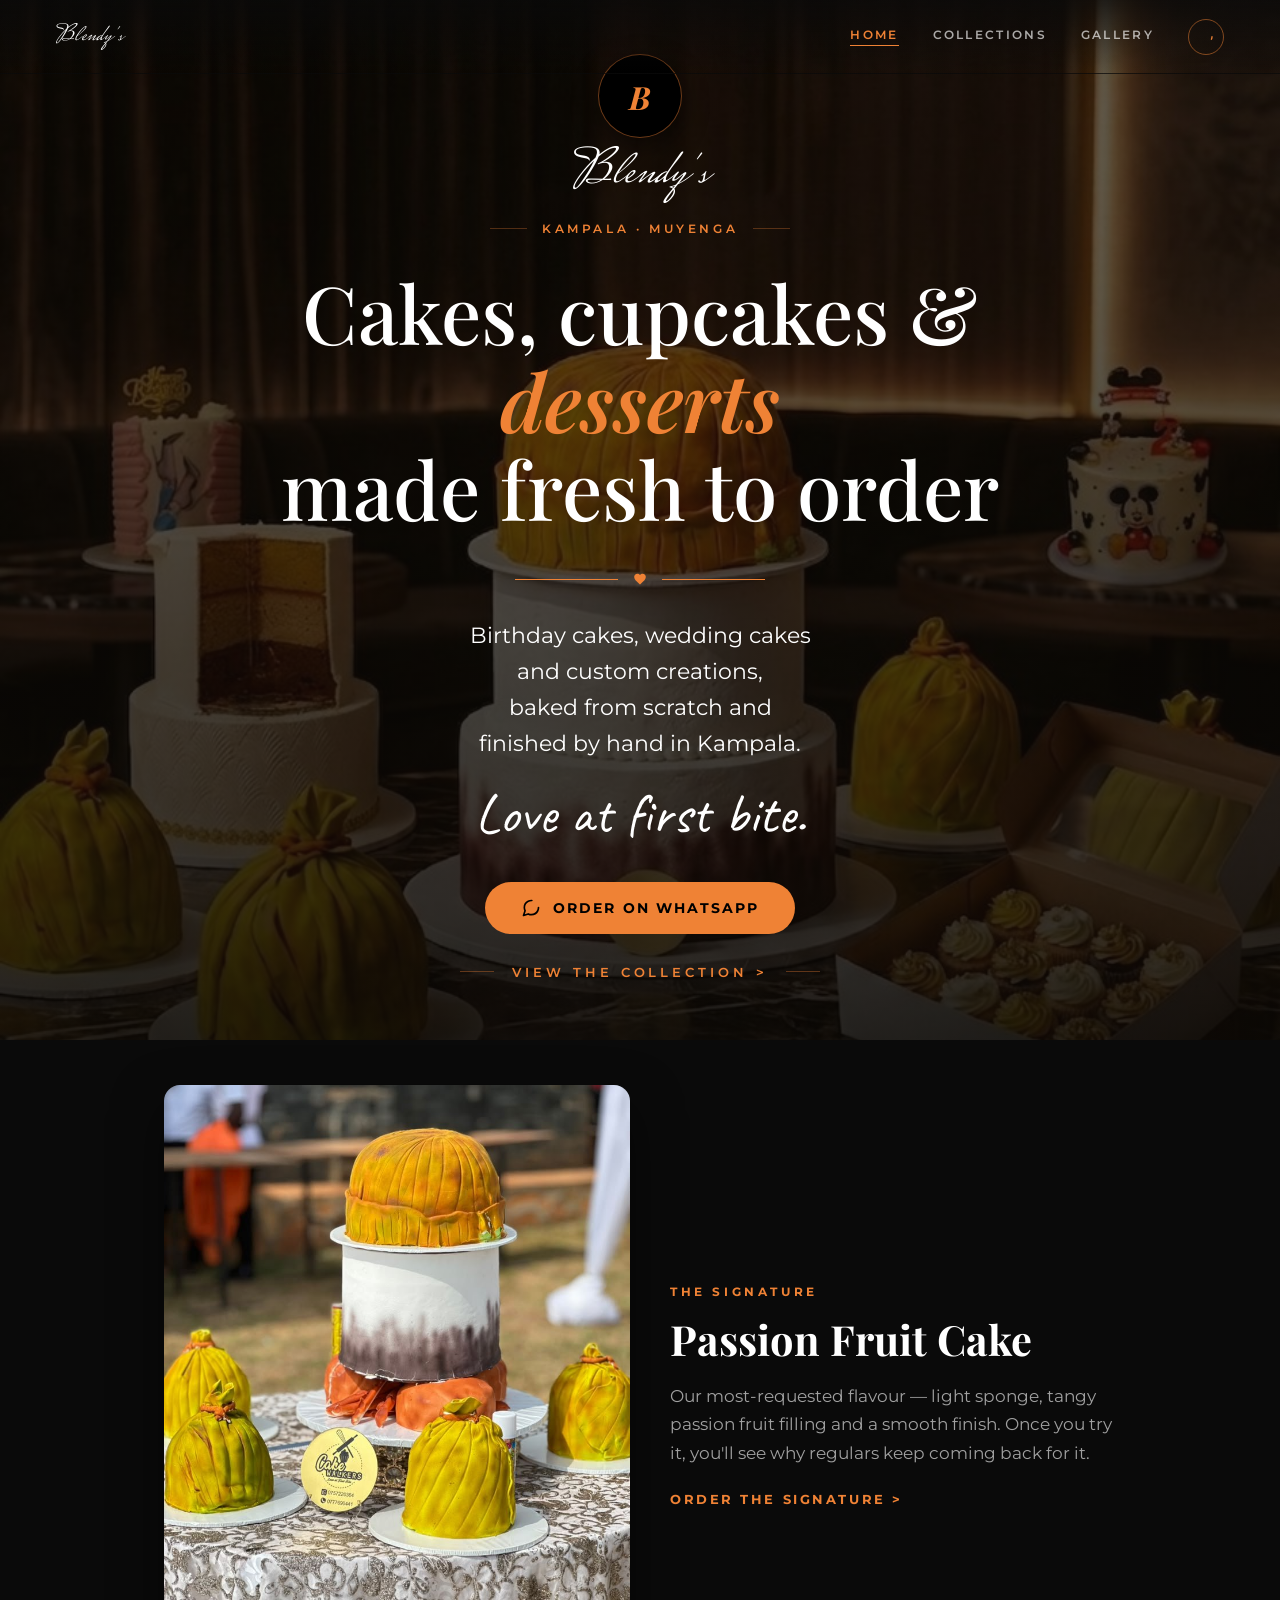
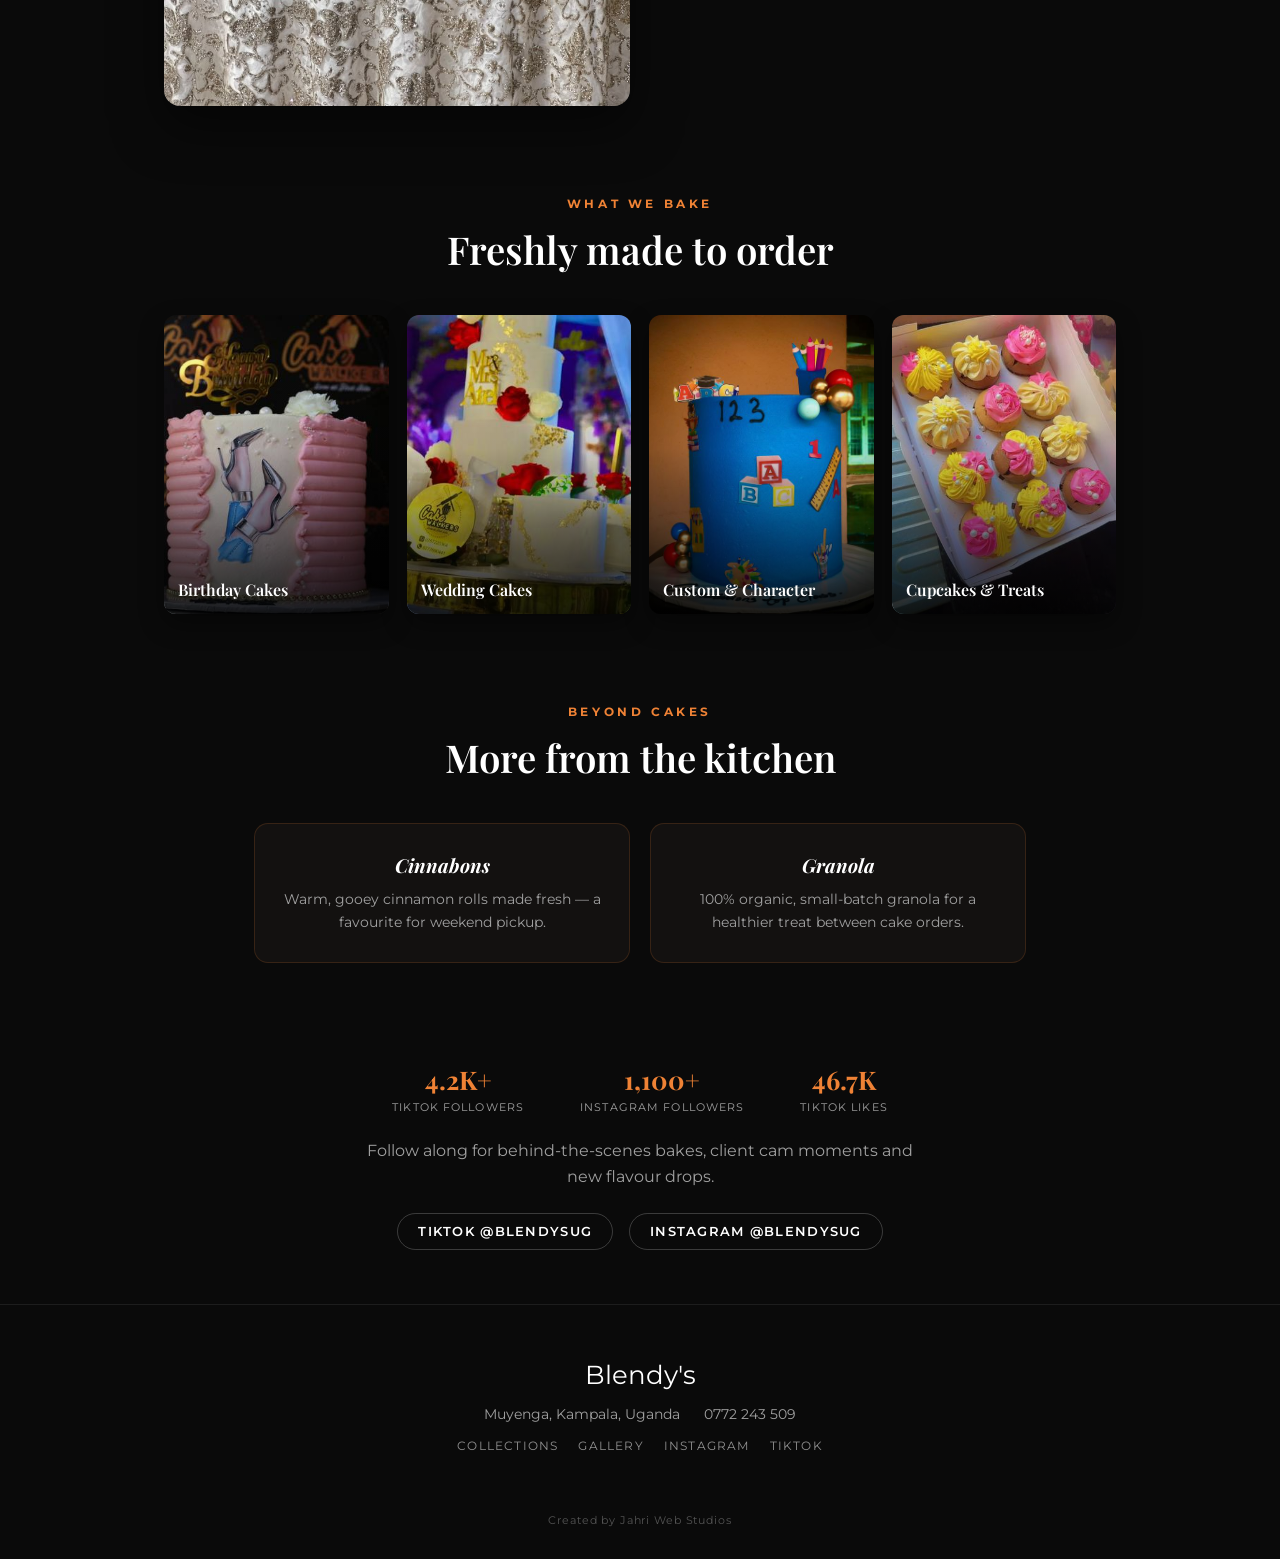
==== index.html @ ab569cb9 "Push initial draft files" ====
<!DOCTYPE html>
<html lang="en">
<head>
    <meta charset="UTF-8">
    <meta name="viewport" content="width=device-width, initial-scale=1.0">

    <!-- Social preview meta tags -->
    <meta name="description" content="Blendy's — custom cakes &amp; desserts in Kampala, Muyenga. Birthday cakes, wedding cakes, cupcakes and our signature Passion Fruit Cake, freshly made to order.">

    <!-- Open Graph / Facebook / WhatsApp -->
    <meta property="og:type" content="website">
    <meta property="og:title" content="Blendy's — Custom Cakes &amp; Desserts in Kampala">
    <meta property="og:description" content="Your go-to for cakes in Kampala. Birthday, wedding &amp; custom cakes, cupcakes and our signature Passion Fruit Cake — freshly made to order in Muyenga.">
    <!-- TODO: update og:url and og:image once the site is deployed -->
    <meta property="og:url" content="https://blendysug.github.io/">
    <meta property="og:image" content="https://blendysug.github.io/assets/og-image.png">
    <meta property="og:image:width" content="1200">
    <meta property="og:image:height" content="630">

    <!-- Twitter card -->
    <meta name="twitter:card" content="summary_large_image">
    <meta name="twitter:title" content="Blendy's — Custom Cakes &amp; Desserts in Kampala">
    <meta name="twitter:description" content="Your go-to for cakes in Kampala. Birthday, wedding &amp; custom cakes, cupcakes and our signature Passion Fruit Cake.">
    <meta name="twitter:image" content="https://blendysug.github.io/assets/og-image.png">

    <link rel="icon" href="data:image/svg+xml,%3Csvg xmlns='http://www.w3.org/2000/svg' viewBox='0 0 100 100'%3E%3Ccircle cx='50' cy='50' r='48' fill='%230a0a0a' stroke='%23EF8235' stroke-width='2'/%3E%3Ctext x='50' y='66' font-family='Georgia, serif' font-style='italic' font-weight='700' font-size='46' text-anchor='middle' fill='%23EF8235'%3EB%3C/text%3E%3C/svg%3E">
    <title>Blendy's | Custom Cakes &amp; Desserts, Kampala</title>
    <link rel="stylesheet" href="style.css">
    <!-- Google Fonts: Playfair Display / Montserrat for the site, Caveat for scripted accents,
         Mrs Saint Delafield for the hand-lettered "Blendy's" logotype -->
    <link rel="preconnect" href="https://fonts.googleapis.com">
    <link rel="preconnect" href="https://fonts.gstatic.com" crossorigin>
    <link href="https://fonts.googleapis.com/css2?family=Caveat:wght@400;500;600;700&family=Mrs+Saint+Delafield&family=Montserrat:wght@300;400;500;600;700;800&family=Playfair+Display:ital,wght@0,400;0,500;0,600;0,700;1,400;1,500;1,600&display=swap" rel="stylesheet">
</head>
<body>

    <!-- Site Navigation -->
    <nav class="site-nav" id="siteNav">
        <a href="index.html" class="nav-brand">            <span class="nav-wordmark">Blendy's</span>
        </a>
        <div class="nav-links">
            <a href="index.html" class="nav-link is-current"><span class="full">Home</span></a>
            <a href="collections.html" class="nav-link"><span class="full">Collections</span></a>
            <a href="gallery.html" class="nav-link"><span class="full">Gallery</span></a>
            <a href="https://wa.me/message/24DMSW3JZMJVN1" class="nav-wa" target="_blank" rel="noopener noreferrer" aria-label="Order on WhatsApp">
                <svg viewBox="0 0 24 24" fill="none" stroke="currentColor" stroke-width="2" stroke-linecap="round" stroke-linejoin="round"><path d="M21 11.5a8.38 8.38 0 0 1-.9 3.8 8.5 8.5 0 0 1-7.[...]"/>
            </a>
        </div>
    </nav>

    <!-- Hero Section -->
    <section class="hero-section">
        <div class="hero-content">

            <!-- Brand Badge -->
            <div class="brand-badge" aria-hidden="true">
                <span class="brand-badge-mark">B</span>
            </div>
            <p class="brand-script">Blendy's</p>

            <!-- Location with Horizontal Lines -->
            <div class="location-wrapper">
                <span class="location-tag">KAMPALA &middot; MUYENGA</span>
            </div>
            
            <h1 class="main-title">
                Cakes, cupcakes &amp;<br>
                <span class="highlight">desserts</span><br>
                made fresh to order
            </h1>

            <!-- Heart Divider -->
            <div class="heart-divider">
                <svg viewBox="0 0 24 24" fill="#EF8235" xmlns="http://www.w3.org/2000/svg">
                    <path d="M12 21.35l-1.45-1.32C5.4 15.36 2 12.28 2 8.5 2 5.42 4.42 3 7.5 3c1.74 0 3.41.81 4.5 2.09C13.09 3.81 14.76 3 16.5 3 19.58 3 22 5.42 22 8.5c0 3.78-3.4 6.86-8.55 11.54L12[...]"/>
                </svg>
            </div>
            
            <div class="description-wrapper">
                <p class="description-main">
                    Birthday cakes, wedding cakes<br>
                    and custom creations,<br>
                    baked from scratch and<br>
                    <span class="highlight-text">finished by hand in Kampala.</span>
                </p>
                <p class="description-script">
                    Love at first bite.
                </p>
            </div>
            
            <!-- WhatsApp Button with Icon -->
            <a href="https://wa.me/message/24DMSW3JZMJVN1" class="whatsapp-btn" target="_blank" rel="noopener noreferrer">
                <svg class="wa-icon" viewBox="0 0 24 24" fill="none" stroke="currentColor" stroke-width="2" stroke-linecap="round" stroke-linejoin="round" xmlns="http://www.w3.org/2000/svg">
                    <path d="M21 11.5a8.38 8.38 0 0 1-.9 3.8 8.5 8.5 0 0 1-7.6 4.7 8.38 8.38 0 0 1-3.8-.9L3 21l1.9-5.7a8.38 8.38 0 0 1-.9-3.8 8.5 8.5 0 0 1 4.7-7.6 8.38 8.38 0 0 1 3.8-.9h.5a8.48 8[...]"/>
                </svg>
                ORDER ON WHATSAPP
            </a>
            
            <!-- Footer Link -->
            <div class="footer-link-wrapper">
                <a href="collections.html" class="view-collection">VIEW THE COLLECTION <span class="arrow">&gt;</span></a>

            </div>
        </div>
    </section>

    <!-- Signature Cake Spotlight -->
    <section class="signature-section">
        <div class="signature-media">
            <img src="images/gallery/custom-04.jpg" alt="Blendy's signature Passion Fruit Cake" loading="lazy">
        </div>
        <div class="signature-copy">
            <span class="eyebrow">THE SIGNATURE</span>
            <h2>Passion Fruit Cake</h2>
            <p>Our most-requested flavour — light sponge, tangy passion fruit filling and a smooth finish. Once you try it, you'll see why regulars keep coming back for it.</p>
            <a href="https://wa.me/message/24DMSW3JZMJVN1?text=Hi!%20I%27d%20like%20to%20order%20the%20Passion%20Fruit%20Cake." class="text-link" target="_blank" rel="noopener noreferrer">ORDER THE SIGNATURE <span class="arrow">&gt;</span></a>
        </div>
    </section>

    <!-- What We Bake -->
    <section class="offerings-section">
        <div class="section-heading">
            <span class="eyebrow">WHAT WE BAKE</span>
            <h2>Freshly made to order</h2>
        </div>
        <div class="offerings-grid">
            <a href="collections.html#birthday" class="offering-card">
                <img src="images/thumbs/birthday-01.jpg" alt="Birthday cakes" loading="lazy">
                <span>Birthday Cakes</span>
            </a>
            <a href="collections.html#wedding" class="offering-card">
                <img src="images/thumbs/wedding-01.jpg" alt="Wedding cakes" loading="lazy">
                <span>Wedding Cakes</span>
            </a>
            <a href="collections.html#custom" class="offering-card">
                <img src="images/thumbs/characters-01.jpg" alt="Custom and character cakes" loading="lazy">
                <span>Custom &amp; Character</span>
            </a>
            <a href="collections.html#treats" class="offering-card">
                <img src="images/thumbs/treats-01.jpg" alt="Cupcakes and treats" loading="lazy">
                <span>Cupcakes &amp; Treats</span>
            </a>
        </div>
    </section>

    <!-- Beyond Cakes -->
    <section class="beyond-section">
        <div class="section-heading">
            <span class="eyebrow">BEYOND CAKES</span>
            <h2>More from the kitchen</h2>
        </div>
        <div class="beyond-grid">
            <div class="beyond-card">
                <h3>Cinnabons</h3>
                <p>Warm, gooey cinnamon rolls made fresh &mdash; a favourite for weekend pickup.</p>
            </div>
            <div class="beyond-card">
                <h3>Granola</h3>
                <p>100% organic, small-batch granola for a healthier treat between cake orders.</p>
            </div>
        </div>
    </section>

    <!-- Social Proof -->
    <section class="social-section">
        <div class="social-stats">
            <div class="social-stat"><span class="num">4.2K+</span><span class="label">TikTok Followers</span></div>
            <div class="social-stat"><span class="num">1,100+</span><span class="label">Instagram Followers</span></div>
            <div class="social-stat"><span class="num">46.7K</span><span class="label">TikTok Likes</span></div>
        </div>
        <p class="social-copy">Follow along for behind-the-scenes bakes, client cam moments and new flavour drops.</p>
        <div class="social-links">
            <a href="https://www.tiktok.com/@blendysug" target="_blank" rel="noopener noreferrer" class="social-link">TikTok @blendysug</a>
            <a href="https://www.instagram.com/blendysug" target="_blank" rel="noopener noreferrer" class="social-link">Instagram @blendysug</a>
        </div>
    </section>

    <!-- Footer -->
    <footer class="site-footer">
        <div class="footer-brand">            <span class="nav-wordmark">Blendy's</span>
        </div>
        <div class="footer-details">
            <a href="https://maps.google.com/?q=Muyenga,+Kampala,+Uganda" target="_blank" rel="noopener noreferrer">Muyenga, Kampala, Uganda</a>
            <a href="tel:+256772243509">0772 243 509</a>
        </div>
        <div class="footer-links">
            <a href="collections.html">Collections</a>
            <a href="gallery.html">Gallery</a>
            <a href="https://www.instagram.com/blendysug" target="_blank" rel="noopener noreferrer">Instagram</a>
            <a href="https://www.tiktok.com/@blendysug" target="_blank" rel="noopener noreferrer">TikTok</a>
        </div>
    </footer>

    <script>
        const nav = document.getElementById('siteNav');
        window.addEventListener('scroll', () => {
            nav.classList.toggle('is-scrolled', window.scrollY > 40);
        }, { passive: true });
    </script>

    <!-- Jahri Web Studios credit tag (subtle, non-intrusive) -->
    <div class="jahri-credit" aria-hidden="true">Created by Jahri Web Studios</div>

</body>
</html>
---- style.css ----
/* =========================================
   1. GLOBAL VARIABLES & RESET
   ========================================= */
:root {
    --bg-dark: #0a0a0a;
    --text-light: #ffffff;
    --text-muted: #a0a0a0;
    --accent: #EF8235;
    --accent-hover: #D96B1F;
    --card-gradient: linear-gradient(180deg, rgba(10,10,10,0) 0%, rgba(10,10,10,0.85) 50%, rgba(10,10,10,1) 100%);
    --cream: #f4ead9;
    --panel: #131110;
}

* {
    box-sizing: border-box;
    margin: 0;
    padding: 0;
}

html, body {
    min-height: 100vh;
    background-color: var(--bg-dark);
    color: var(--text-light);
    font-family: 'Montserrat', sans-serif;
    -webkit-font-smoothing: antialiased;
    -moz-osx-font-smoothing: grayscale;
    overflow-x: hidden;
}

h1, h2, h3 {
    font-family: 'Playfair Display', serif;
}


/* =========================================
   2. HOMEPAGE / HERO SECTION STYLES
   ========================================= */
.hero-section {
    min-height: 100vh;
    display: flex;
    flex-direction: column;
    align-items: center;
    justify-content: center;
    padding: 6vh 5vw;
    position: relative;
    text-align: center;
    background: linear-gradient(to bottom, rgba(15, 10, 5, 0.6) 0%, rgba(10, 8, 5, 0.85) 100%),
                url('images/site/hero-desktop-bg.jpg') center/cover no-repeat;
}

.hero-content {
    width: 100%;
    max-width: 800px;
    margin: 0 auto;
    position: relative;
    z-index: 2;
    display: flex;
    flex-direction: column;
    align-items: center;
}

.brand-icon {
    width: 70px;
    height: 70px;
    margin-bottom: 1.5rem;
    border-radius: 50%;
    border: 1px solid rgba(239, 130, 53, 0.4);
    display: flex;
    align-items: center;
    justify-content: center;
    font-size: 1.9rem;
}

.brand-icon svg {
    width: 100%;
    height: 100%;
    display: block;
}

.brand-badge {
    width: 84px;
    height: 84px;
    border-radius: 50%;
    background: #000;
    border: 1px solid rgba(239, 130, 53, 0.45);
    display: flex;
    align-items: center;
    justify-content: center;
    margin-bottom: 0.75rem;
    box-shadow: 0 8px 24px rgba(0, 0, 0, 0.5);
}

.brand-badge-mark {
    font-family: 'Playfair Display', serif;
    font-style: italic;
    font-weight: 700;
    font-size: 2rem;
    color: var(--accent);
}

.brand-monogram {
    font-family: 'Playfair Display', serif;
    font-style: italic;
    font-weight: 700;
    color: var(--accent);
}

.brand-script {
    font-family: 'Mrs Saint Delafield', cursive;
    font-size: clamp(2.4rem, 6vw, 3.2rem);
    color: var(--text-light);
    margin-bottom: 1.25rem;
    line-height: 1;
}

.location-wrapper {
    display: flex;
    align-items: center;
    justify-content: center;
    width: 100%;
    max-width: 300px;
    margin-bottom: 2rem;
}

.location-wrapper::before,
.location-wrapper::after {
    content: '';
    flex: 1;
    height: 1px;
    background-color: rgba(239, 130, 53, 0.3);
}

.location-tag {
    font-size: 0.75rem;
    letter-spacing: 0.3em;
    color: var(--accent);
    text-transform: uppercase;
    font-weight: 600;
    padding: 0 15px;
}

.main-title {
    font-family: 'Playfair Display', serif;
    font-size: clamp(2.5rem, 8vw, 5rem);
    line-height: 1.1;
    font-weight: 500;
    margin-bottom: 1.5rem;
}

.main-title .highlight {
    font-style: italic;
    color: var(--accent);
    font-weight: 600;
}

.heart-divider {
    display: flex;
    align-items: center;
    justify-content: center;
    width: 100%;
    max-width: 250px;
    margin: 1rem 0 2rem 0;
}

.heart-divider::before,
.heart-divider::after {
    content: '';
    flex: 1;
    height: 1px;
    background-color: var(--accent);
}

.heart-divider svg {
    width: 14px;
    height: 14px;
    margin: 0 15px;
}

.description-wrapper {
    max-width: 600px;
    margin: 0 auto 2.5rem auto;
}

.description-main {
    font-size: clamp(1.1rem, 3vw, 1.4rem);
    line-height: 1.6;
    color: var(--text-light);
    margin-bottom: 1.5rem;
}

.description-script {
    font-family: 'Caveat', cursive;
    font-size: clamp(2.5rem, 5vw, 3.5rem);
    line-height: 1;
    color: var(--text-light);
}

.whatsapp-btn {
    display: inline-flex;
    align-items: center;
    justify-content: center;
    background-color: var(--accent);
    color: #000000;
    text-decoration: none;
    padding: 16px 36px;
    border-radius: 50px;
    font-size: 0.9rem;
    font-weight: 700;
    letter-spacing: 0.15em;
    transition: background-color 0.3s ease, transform 0.2s ease;
}

.whatsapp-btn:hover {
    background-color: var(--accent-hover);
    transform: translateY(-2px);
}

.whatsapp-btn .wa-icon {
    width: 20px;
    height: 20px;
    margin-right: 12px;
}

.footer-link-wrapper {
    display: flex;
    align-items: center;
    justify-content: center;
    width: 100%;
    max-width: 360px;
    margin-top: 1.5rem;
}

.footer-link-wrapper::before,
.footer-link-wrapper::after {
    content: '';
    flex: 1;
    height: 1px;
    background-color: rgba(239, 130, 53, 0.35);
}

.view-collection {
    color: var(--accent);
    text-decoration: none;
    font-size: 0.82rem;
    letter-spacing: 0.3em;
    text-transform: uppercase;
    font-weight: 600;
    padding: 6px 18px;
    transition: all 0.3s ease;
}

.view-collection:hover {
    color: var(--text-light);
}


/* =========================================
   3. COLLECTIONS PAGE LAYOUT
   ========================================= */
.collections-body {
    background-color: var(--bg-dark);
    color: var(--text-light);
    position: relative;
    min-height: 100vh;
}

.top-fade-bg {
    position: absolute;
    top: 0;
    left: 0;
    width: 100%;
    height: 60vh;
    background: linear-gradient(to bottom, rgba(10, 10, 10, 0.1) 0%, rgba(10, 10, 10, 1) 100%), 
                url('images/site/collections-banner.jpg') center/cover no-repeat;
    z-index: 0;
}

.collections-wrapper {
    max-width: 900px;
    margin: 0 auto;
    padding: 100px 20px 80px;
    display: flex;
    flex-direction: column;
    align-items: center;
    position: relative;
    z-index: 1;
}

.collections-header {
    text-align: center;
    margin-bottom: 40px;
}

.collections-header .logo-icon {
    width: 70px;
    height: 70px;
    margin: 0 auto 15px auto;
}

.collections-header .location-tag {
    font-size: 0.8rem;
    letter-spacing: 0.3em;
    color: var(--accent);
    text-transform: uppercase;
    font-weight: 600;
    display: flex;
    align-items: center;
    justify-content: center;
    gap: 15px;
}

.collections-intro {
    text-align: center;
    margin-bottom: 50px;
    width: 100%;
}

.collections-intro h1 {
    font-family: 'Cinzel', serif;
    font-size: clamp(2.2rem, 6vw, 3.5rem);
    font-weight: 800;
    margin: 0 0 20px 0;
    letter-spacing: 2px;
    line-height: 1.1;
    text-shadow: 2px 2px 10px rgba(0,0,0,0.5);
}

.collections-intro .divider-heart {
    display: flex;
    align-items: center;
    justify-content: center;
    gap: 20px;
    margin: 15px 0;
}

.collections-intro .divider-heart .line {
    height: 1px;
    width: 60px;
    background-color: var(--accent);
    opacity: 0.6;
}

.collections-intro .divider-heart .heart svg {
    width: 16px;
    height: 16px;
}

.collections-intro p {
    font-family: 'Playfair Display', serif;
    font-size: clamp(1.1rem, 3vw, 1.4rem);
    font-weight: 600;
    color: var(--accent);
    line-height: 1.5;
    margin: 0;
}


/* =========================================
   4. SWIPEABLE CARDS & CAROUSEL GRID
   ========================================= */
.collections-grid {
    display: grid;
    grid-template-columns: repeat(2, 1fr);
    gap: 30px;
    width: 100%;
    margin-bottom: 60px;
}

.collection-card {
    position: relative;
    border-radius: 12px;
    overflow: hidden;
    height: 420px;
    display: flex;
    flex-direction: column;
    justify-content: flex-end;
    text-align: center;
    background-color: var(--bg-dark);
    box-shadow: 0 10px 30px rgba(0,0,0,0.5);
}

.card-carousel {
    position: absolute;
    top: 0;
    left: 0;
    width: 100%;
    height: 100%;
    display: flex;
    overflow-x: auto;
    scroll-snap-type: x mandatory;
    scrollbar-width: none;
    -ms-overflow-style: none;
    z-index: 1;
}

.card-carousel::-webkit-scrollbar {
    display: none;
}

.carousel-img {
    width: 100%;
    height: 100%;
    object-fit: cover;
    object-position: center top; /* Pushes the image upwards to display the cake better */
    flex: 0 0 100%;
    scroll-snap-align: start;
}

.card-overlay {
    position: absolute;
    bottom: 0;
    left: 0;
    width: 100%;
    height: 80%;
    background: var(--card-gradient);
    z-index: 2;
    pointer-events: none;
}

.card-content {
    position: relative;
    z-index: 3;
    padding: 30px 20px;
    display: flex;
    flex-direction: column;
    align-items: center;
    pointer-events: none;
}

.card-content .card-wa-btn {
    pointer-events: auto;
}

.swipe-indicator {
    font-size: 0.65rem;
    font-weight: 700;
    letter-spacing: 0.25em;
    color: rgba(239, 130, 53, 0.8);
    text-transform: uppercase;
    margin-bottom: 12px;
    display: flex;
    align-items: center;
    gap: 8px;
}

.card-content h2 {
    font-family: 'Cinzel', serif;
    font-size: clamp(1.3rem, 4vw, 1.7rem);
    font-weight: 700;
    margin: 0 0 8px 0;
    line-height: 1.2;
    letter-spacing: 1px;
}

.card-content p {
    font-family: 'Playfair Display', serif;
    font-size: 1.05rem;
    font-weight: 600;
    margin: 0 0 20px 0;
    color: #e0e0e0;
}

.card-content p em {
    color: var(--accent);
    font-style: italic;
    font-weight: 700;
}

.card-wa-btn {
    display: inline-flex;
    align-items: center;
    justify-content: center;
    background-color: transparent;
    color: var(--accent);
    border: 1px solid var(--accent);
    text-decoration: none;
    padding: 10px 22px;
    border-radius: 50px;
    font-size: 0.75rem;
    font-weight: 700;
    letter-spacing: 0.15em;
    transition: all 0.3s ease;
}

.card-wa-btn:hover {
    background-color: var(--accent);
    color: #000000;
    transform: translateY(-2px);
}

.card-wa-btn svg {
    width: 16px;
    height: 16px;
    margin-right: 8px;
}


/* =========================================
   5. FOOTER STYLES
   ========================================= */
.collections-footer {
    display: flex;
    flex-direction: column;
    align-items: center;
    width: 100%;
    gap: 25px;
}

.collections-footer .whatsapp-btn {
    width: 100%;
    max-width: 350px;
}

.back-link {
    font-size: 0.8rem;
    font-weight: 700;
    letter-spacing: 0.25em;
    color: rgba(255, 255, 255, 0.6);
    text-decoration: none;
    text-transform: uppercase;
    transition: color 0.3s ease;
}

.back-link:hover {
    color: var(--accent);
}


/* =========================================
   6. RESPONSIVE BREAKPOINTS
   ========================================= */
@media (max-width: 650px) {
    .collections-grid {
        grid-template-columns: 1fr;
        gap: 25px;
    }
    
    .collection-card {
        height: 390px;
    }
    
    .hero-section {
        padding: 4vh 4vw;
        background: linear-gradient(to bottom, rgba(15, 10, 5, 0.6) 0%, rgba(10, 8, 5, 0.85) 100%),
                    url('images/site/hero-mobile-bg.jpg') center/cover no-repeat;
    }
}


/* =========================================
   7. SITE NAVIGATION (shared: collections + gallery)
   ========================================= */
.site-nav {
    position: fixed;
    top: 0;
    left: 0;
    width: 100%;
    z-index: 100;
    display: flex;
    align-items: center;
    justify-content: space-between;
    padding: 18px clamp(20px, 5vw, 56px);
    background: linear-gradient(to bottom, rgba(10,10,10,0.75) 0%, rgba(10,10,10,0) 100%);
    backdrop-filter: blur(0px);
    transition: background-color 0.4s ease, backdrop-filter 0.4s ease, padding 0.4s ease, border-color 0.4s ease;
    border-bottom: 1px solid transparent;
}

.site-nav.is-scrolled {
    background: rgba(10, 10, 10, 0.82);
    backdrop-filter: blur(14px);
    -webkit-backdrop-filter: blur(14px);
    padding-top: 12px;
    padding-bottom: 12px;
    border-bottom: 1px solid rgba(239, 130, 53, 0.15);
}

.site-nav .nav-brand {
    display: flex;
    align-items: center;
    gap: 10px;
    text-decoration: none;
    color: var(--text-light);
}

.site-nav .nav-brand svg {
    width: 26px;
    height: 26px;
    flex-shrink: 0;
}

.site-nav .nav-mark {
    font-size: 1.4rem;
    line-height: 1;
}

.site-nav .nav-wordmark {
    font-family: 'Mrs Saint Delafield', cursive;
    font-size: 1.5rem;
    font-weight: 400;
    letter-spacing: 0.02em;
    white-space: nowrap;
    color: var(--text-light);
}

.site-nav .nav-links {
    display: flex;
    align-items: center;
    gap: clamp(14px, 3vw, 34px);
}

.site-nav .nav-link {
    font-family: 'Montserrat', sans-serif;
    font-size: 0.72rem;
    font-weight: 600;
    letter-spacing: 0.2em;
    text-transform: uppercase;
    color: rgba(255,255,255,0.65);
    text-decoration: none;
    position: relative;
    padding-bottom: 4px;
    transition: color 0.3s ease;
}

.site-nav .nav-link::after {
    content: '';
    position: absolute;
    left: 0;
    bottom: 0;
    width: 0;
    height: 1px;
    background-color: var(--accent);
    transition: width 0.3s ease;
}

.site-nav .nav-link:hover {
    color: var(--text-light);
}

.site-nav .nav-link:hover::after {
    width: 100%;
}

.site-nav .nav-link.is-current {
    color: var(--accent);
}

.site-nav .nav-link.is-current::after {
    width: 100%;
}

.site-nav .nav-wa {
    display: inline-flex;
    align-items: center;
    justify-content: center;
    width: 36px;
    height: 36px;
    border-radius: 50%;
    border: 1px solid rgba(239, 130, 53, 0.5);
    color: var(--accent);
    flex-shrink: 0;
    transition: all 0.3s ease;
}

.site-nav .nav-wa:hover {
    background-color: var(--accent);
    color: #000;
}

.site-nav .nav-wa svg {
    width: 16px;
    height: 16px;
}

@media (max-width: 650px) {
    .site-nav .nav-link span.full {
        display: none;
    }
}


/* =========================================
   8. HOMEPAGE — EXTRA SECTIONS
   ========================================= */
.eyebrow {
    display: block;
    font-size: 0.75rem;
    letter-spacing: 0.3em;
    color: var(--accent);
    text-transform: uppercase;
    font-weight: 700;
    margin-bottom: 0.75rem;
}

.section-heading {
    text-align: center;
    max-width: 640px;
    margin: 0 auto 2.5rem auto;
    padding: 0 5vw;
}

.section-heading h2 {
    font-size: clamp(1.6rem, 4vw, 2.4rem);
    font-weight: 600;
}

.text-link {
    color: var(--accent);
    text-decoration: none;
    font-size: 0.8rem;
    letter-spacing: 0.2em;
    text-transform: uppercase;
    font-weight: 700;
    display: inline-block;
}

.text-link:hover {
    color: var(--text-light);
}

/* --- Signature spotlight --- */
.signature-section {
    display: flex;
    flex-wrap: wrap;
    align-items: stretch;
    max-width: 1080px;
    margin: 0 auto;
    padding: 5vh 5vw;
    gap: 40px;
}

.signature-media {
    flex: 1 1 340px;
    min-height: 320px;
    border-radius: 16px;
    overflow: hidden;
    box-shadow: 0 20px 50px rgba(0,0,0,0.5);
}

.signature-media img {
    width: 100%;
    height: 100%;
    min-height: 320px;
    object-fit: cover;
    display: block;
}

.signature-copy {
    flex: 1 1 320px;
    display: flex;
    flex-direction: column;
    justify-content: center;
}

.signature-copy h2 {
    font-family: 'Playfair Display', serif;
    font-size: clamp(1.8rem, 4vw, 2.6rem);
    margin-bottom: 1rem;
}

.signature-copy p {
    color: var(--text-muted);
    font-size: 1.05rem;
    line-height: 1.7;
    margin-bottom: 1.5rem;
    max-width: 460px;
}

/* --- What We Bake --- */
.offerings-section {
    padding: 5vh 5vw 6vh;
    max-width: 1080px;
    margin: 0 auto;
}

.offerings-grid {
    display: grid;
    grid-template-columns: repeat(4, 1fr);
    gap: 18px;
}

.offering-card {
    position: relative;
    display: block;
    border-radius: 12px;
    overflow: hidden;
    aspect-ratio: 3 / 4;
    text-decoration: none;
    box-shadow: 0 10px 24px rgba(0,0,0,0.4);
}

.offering-card img {
    width: 100%;
    height: 100%;
    object-fit: cover;
    display: block;
    transition: transform 0.4s ease;
}

.offering-card:hover img {
    transform: scale(1.06);
}

.offering-card::after {
    content: '';
    position: absolute;
    inset: 0;
    background: linear-gradient(to top, rgba(0,0,0,0.85) 0%, rgba(0,0,0,0.1) 55%, rgba(0,0,0,0) 100%);
}

.offering-card span {
    position: absolute;
    left: 14px;
    right: 14px;
    bottom: 14px;
    z-index: 2;
    color: var(--text-light);
    font-family: 'Playfair Display', serif;
    font-weight: 600;
    font-size: 1rem;
    line-height: 1.25;
}

/* --- Beyond Cakes --- */
.beyond-section {
    padding: 4vh 5vw 6vh;
    max-width: 900px;
    margin: 0 auto;
}

.beyond-grid {
    display: grid;
    grid-template-columns: repeat(2, 1fr);
    gap: 20px;
}

.beyond-card {
    background: var(--panel);
    border: 1px solid rgba(239, 130, 53, 0.16);
    border-radius: 14px;
    padding: 28px 24px;
    text-align: center;
}

.beyond-card h3 {
    font-family: 'Playfair Display', serif;
    font-size: 1.2rem;
    font-style: italic;
    margin-bottom: 0.6rem;
}

.beyond-card p {
    color: var(--text-muted);
    font-size: 0.9rem;
    line-height: 1.6;
}

/* --- Social proof --- */
.social-section {
    text-align: center;
    padding: 5vh 5vw 6vh;
    max-width: 700px;
    margin: 0 auto;
}

.social-stats {
    display: flex;
    justify-content: center;
    gap: clamp(20px, 6vw, 56px);
    margin-bottom: 1.5rem;
    flex-wrap: wrap;
}

.social-stat {
    display: flex;
    flex-direction: column;
    align-items: center;
}

.social-stat .num {
    font-family: 'Playfair Display', serif;
    font-size: 1.6rem;
    font-weight: 700;
    color: var(--accent);
}

.social-stat .label {
    font-size: 0.7rem;
    letter-spacing: 0.1em;
    text-transform: uppercase;
    color: var(--text-muted);
    margin-top: 4px;
}

.social-copy {
    color: var(--text-muted);
    font-size: 1rem;
    line-height: 1.6;
    margin-bottom: 1.5rem;
}

.social-links {
    display: flex;
    justify-content: center;
    gap: 16px;
    flex-wrap: wrap;
}

.social-link {
    color: var(--text-light);
    text-decoration: none;
    font-size: 0.8rem;
    letter-spacing: 0.1em;
    text-transform: uppercase;
    font-weight: 600;
    padding: 10px 20px;
    border: 1px solid rgba(255,255,255,0.2);
    border-radius: 50px;
    transition: all 0.3s ease;
}

.social-link:hover {
    border-color: var(--accent);
    color: var(--accent);
}

/* --- Site footer --- */
.site-footer {
    text-align: center;
    padding: 6vh 5vw 4vh;
    border-top: 1px solid rgba(255,255,255,0.08);
    display: flex;
    flex-direction: column;
    align-items: center;
    gap: 16px;
}

.footer-brand {
    display: flex;
    align-items: center;
    gap: 8px;
}

.footer-brand .nav-wordmark {
    font-size: 1.6rem;
}

.footer-details {
    display: flex;
    gap: 24px;
    flex-wrap: wrap;
    justify-content: center;
}

.footer-details a {
    color: var(--text-muted);
    text-decoration: none;
    font-size: 0.85rem;
}

.footer-details a:hover {
    color: var(--accent);
}

.footer-links {
    display: flex;
    gap: 20px;
    flex-wrap: wrap;
    justify-content: center;
}

.footer-links a {
    color: rgba(255,255,255,0.55);
    text-decoration: none;
    font-size: 0.75rem;
    letter-spacing: 0.1em;
    text-transform: uppercase;
}

.footer-links a:hover {
    color: var(--accent);
}

.jahri-credit {
    text-align: center;
    padding: 1.5rem 0 2rem;
    font-size: 0.68rem;
    letter-spacing: 0.08em;
    color: rgba(255,255,255,0.3);
}

@media (max-width: 700px) {
    .offerings-grid {
        grid-template-columns: repeat(2, 1fr);
    }

    .beyond-grid {
        grid-template-columns: 1fr;
    }

    .signature-section {
        text-align: center;
    }

    .signature-copy {
        align-items: center;
    }

    .signature-copy p {
        margin-left: auto;
        margin-right: auto;
    }
}
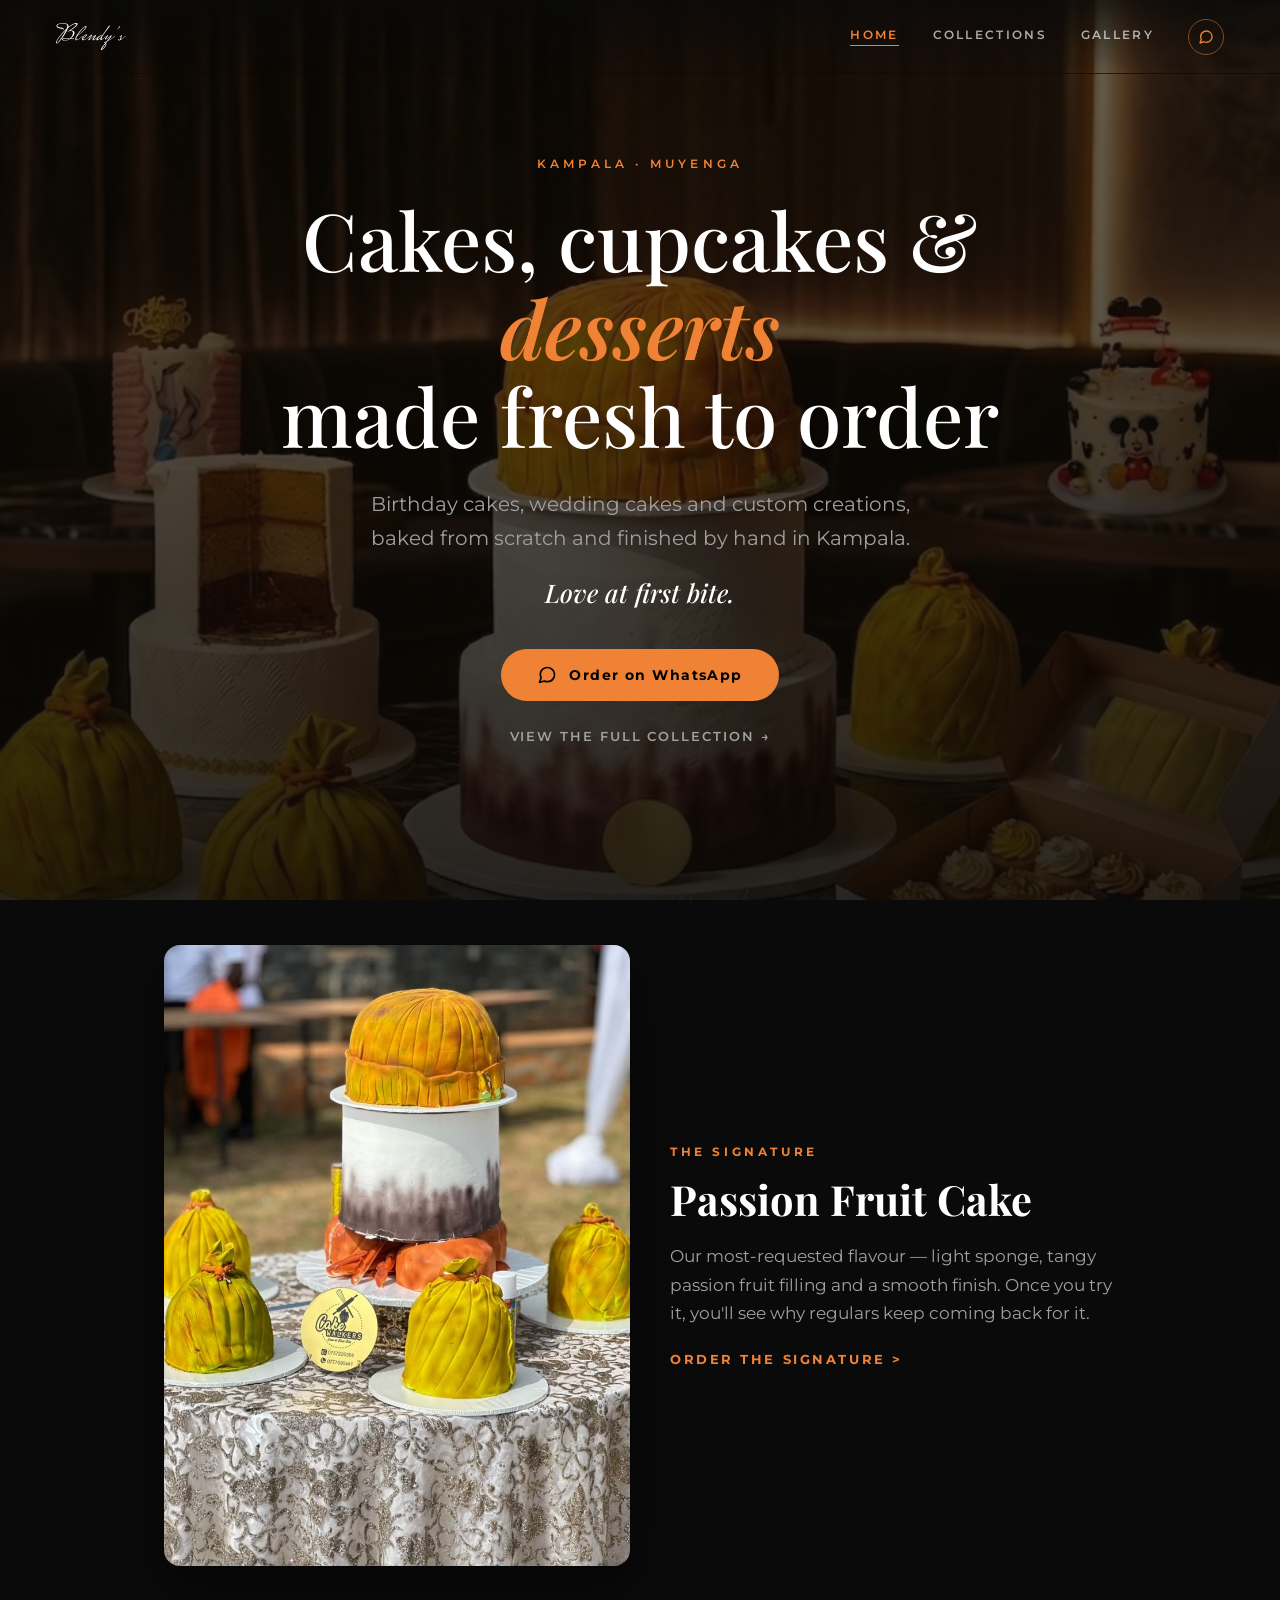
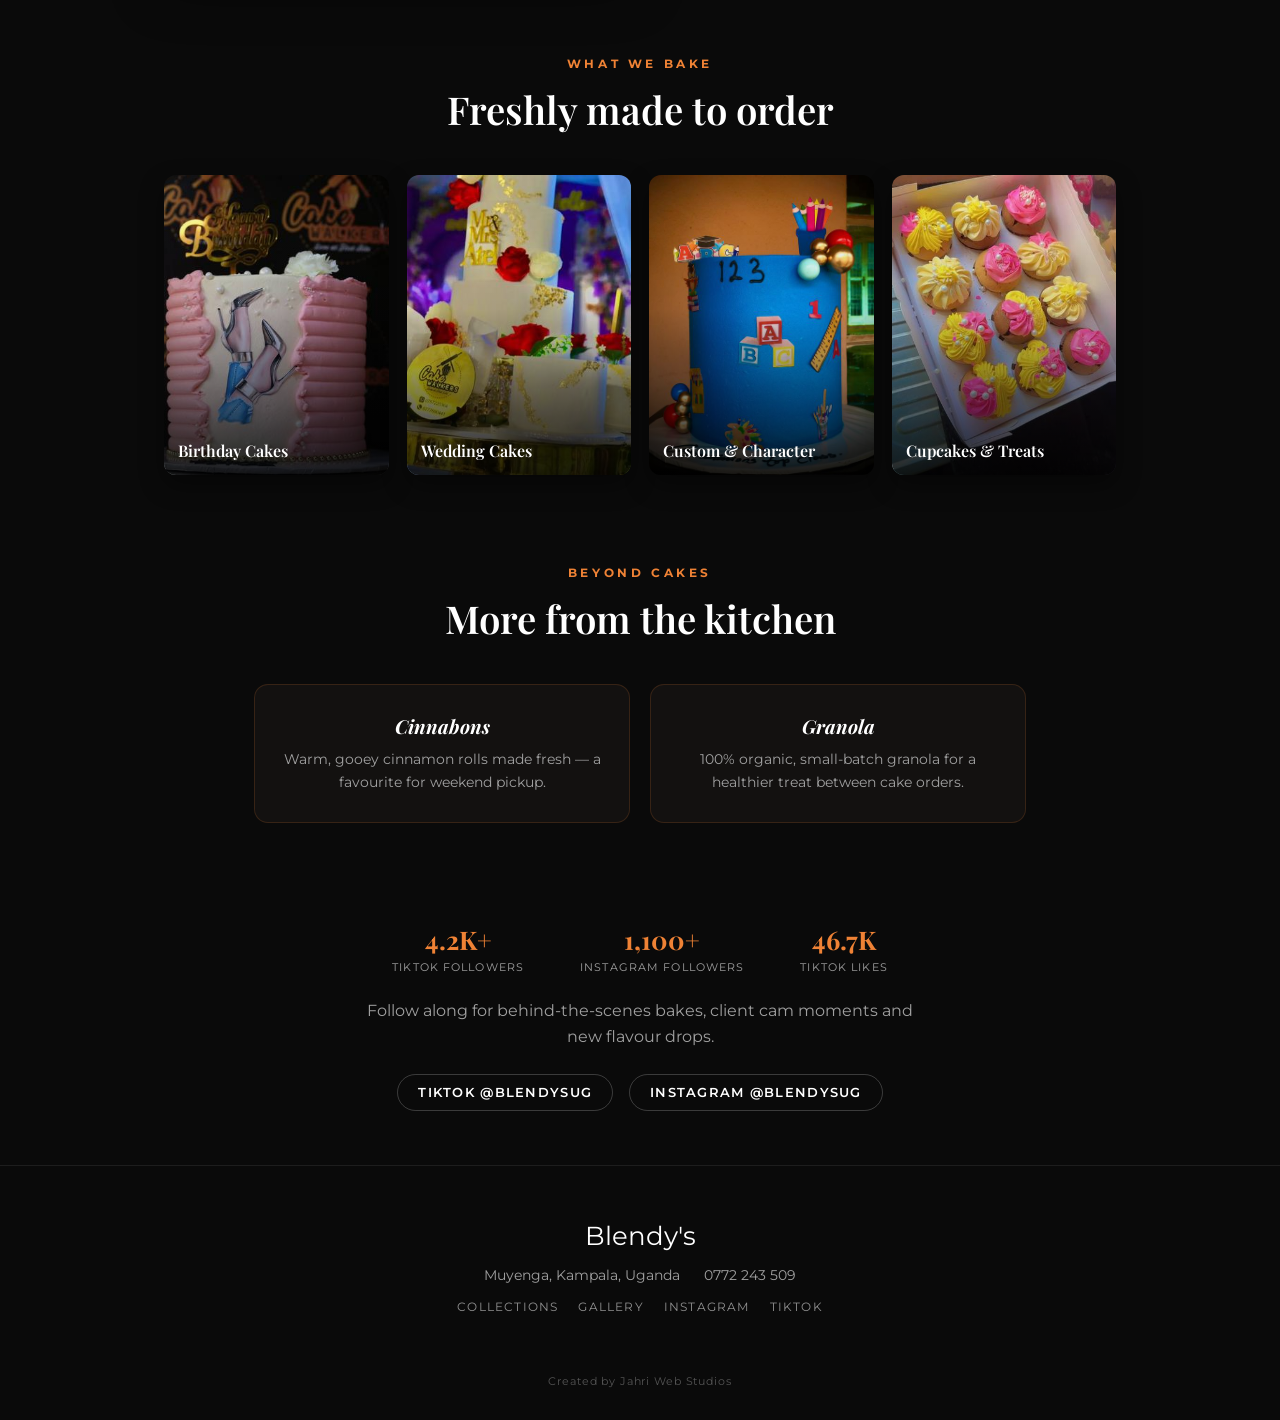
==== commit 1f12b0d3: "style change" ====
--- a/index.html
+++ b/index.html
@@ -26,11 +26,11 @@
     <link rel="icon" href="data:image/svg+xml,%3Csvg xmlns='http://www.w3.org/2000/svg' viewBox='0 0 100 100'%3E%3Ccircle cx='50' cy='50' r='48' fill='%230a0a0a' stroke='%23EF8235' stroke-width='2'/%3E%3Ctext x='50' y='66' font-family='Georgia, serif' font-style='italic' font-weight='700' font-size='46' text-anchor='middle' fill='%23EF8235'%3EB%3C/text%3E%3C/svg%3E">
     <title>Blendy's | Custom Cakes &amp; Desserts, Kampala</title>
     <link rel="stylesheet" href="style.css">
-    <!-- Google Fonts: Playfair Display / Montserrat for the site, Caveat for scripted accents,
-         Mrs Saint Delafield for the hand-lettered "Blendy's" logotype -->
+    <!-- Google Fonts: Playfair Display (headings/italic accents) + Montserrat (body/UI)
+         + Mrs Saint Delafield (used only for the "Blendy's" logotype) -->
     <link rel="preconnect" href="https://fonts.googleapis.com">
     <link rel="preconnect" href="https://fonts.gstatic.com" crossorigin>
-    <link href="https://fonts.googleapis.com/css2?family=Caveat:wght@400;500;600;700&family=Mrs+Saint+Delafield&family=Montserrat:wght@300;400;500;600;700;800&family=Playfair+Display:ital,wght@0,400;0,500;0,600;0,700;1,400;1,500;1,600&display=swap" rel="stylesheet">
+    <link href="https://fonts.googleapis.com/css2?family=Montserrat:wght@400;500;600;700;800&family=Mrs+Saint+Delafield&family=Playfair+Display:ital,wght@0,400;0,500;0,600;0,700;0,800;1,400;1,500;1,600;1,700;1,800&display=swap" rel="stylesheet">
 </head>
 <body>
 
@@ -43,7 +43,7 @@
             <a href="collections.html" class="nav-link"><span class="full">Collections</span></a>
             <a href="gallery.html" class="nav-link"><span class="full">Gallery</span></a>
             <a href="https://wa.me/message/24DMSW3JZMJVN1" class="nav-wa" target="_blank" rel="noopener noreferrer" aria-label="Order on WhatsApp">
-                <svg viewBox="0 0 24 24" fill="none" stroke="currentColor" stroke-width="2" stroke-linecap="round" stroke-linejoin="round"><path d="M21 11.5a8.38 8.38 0 0 1-.9 3.8 8.5 8.5 0 0 1-7.[...]"/>
+                <svg viewBox="0 0 24 24" fill="none" stroke="currentColor" stroke-width="2" stroke-linecap="round" stroke-linejoin="round"><path d="M21 11.5a8.38 8.38 0 0 1-.9 3.8 8.5 8.5 0 0 1-7.6 4.7 8.38 8.38 0 0 1-3.8-.9L3 21l1.9-5.7a8.38 8.38 0 0 1-.9-3.8 8.5 8.5 0 0 1 4.7-7.6 8.38 8.38 0 0 1 3.8-.9h.5a8.48 8.48 0 0 1 8 8v.5z"></path></svg>
             </a>
         </div>
     </nav>
@@ -52,55 +52,32 @@
     <section class="hero-section">
         <div class="hero-content">
 
-            <!-- Brand Badge -->
-            <div class="brand-badge" aria-hidden="true">
-                <span class="brand-badge-mark">B</span>
-            </div>
-            <p class="brand-script">Blendy's</p>
+            <span class="location-tag">Kampala &middot; Muyenga</span>
 
-            <!-- Location with Horizontal Lines -->
-            <div class="location-wrapper">
-                <span class="location-tag">KAMPALA &middot; MUYENGA</span>
-            </div>
-            
             <h1 class="main-title">
                 Cakes, cupcakes &amp;<br>
                 <span class="highlight">desserts</span><br>
                 made fresh to order
             </h1>
 
-            <!-- Heart Divider -->
-            <div class="heart-divider">
-                <svg viewBox="0 0 24 24" fill="#EF8235" xmlns="http://www.w3.org/2000/svg">
-                    <path d="M12 21.35l-1.45-1.32C5.4 15.36 2 12.28 2 8.5 2 5.42 4.42 3 7.5 3c1.74 0 3.41.81 4.5 2.09C13.09 3.81 14.76 3 16.5 3 19.58 3 22 5.42 22 8.5c0 3.78-3.4 6.86-8.55 11.54L12[...]"/>
-                </svg>
-            </div>
-            
             <div class="description-wrapper">
                 <p class="description-main">
-                    Birthday cakes, wedding cakes<br>
-                    and custom creations,<br>
-                    baked from scratch and<br>
-                    <span class="highlight-text">finished by hand in Kampala.</span>
+                    Birthday cakes, wedding cakes and custom creations,
+                    baked from scratch and <span class="highlight-text">finished by hand in Kampala.</span>
                 </p>
-                <p class="description-script">
-                    Love at first bite.
-                </p>
+                <p class="description-script">Love at first bite.</p>
             </div>
-            
+
             <!-- WhatsApp Button with Icon -->
             <a href="https://wa.me/message/24DMSW3JZMJVN1" class="whatsapp-btn" target="_blank" rel="noopener noreferrer">
                 <svg class="wa-icon" viewBox="0 0 24 24" fill="none" stroke="currentColor" stroke-width="2" stroke-linecap="round" stroke-linejoin="round" xmlns="http://www.w3.org/2000/svg">
-                    <path d="M21 11.5a8.38 8.38 0 0 1-.9 3.8 8.5 8.5 0 0 1-7.6 4.7 8.38 8.38 0 0 1-3.8-.9L3 21l1.9-5.7a8.38 8.38 0 0 1-.9-3.8 8.5 8.5 0 0 1 4.7-7.6 8.38 8.38 0 0 1 3.8-.9h.5a8.48 8[...]"/>
+                    <path d="M21 11.5a8.38 8.38 0 0 1-.9 3.8 8.5 8.5 0 0 1-7.6 4.7 8.38 8.38 0 0 1-3.8-.9L3 21l1.9-5.7a8.38 8.38 0 0 1-.9-3.8 8.5 8.5 0 0 1 4.7-7.6 8.38 8.38 0 0 1 3.8-.9h.5a8.48 8.48 0 0 1 8 8v.5z"></path>
                 </svg>
-                ORDER ON WHATSAPP
+                Order on WhatsApp
             </a>
-            
+
             <!-- Footer Link -->
-            <div class="footer-link-wrapper">
-                <a href="collections.html" class="view-collection">VIEW THE COLLECTION <span class="arrow">&gt;</span></a>
-
-            </div>
+            <a href="collections.html" class="view-collection">View the full collection <span class="arrow">&rarr;</span></a>
         </div>
     </section>
 
--- a/style.css
+++ b/style.css
@@ -114,30 +114,14 @@
     line-height: 1;
 }
 
-.location-wrapper {
-    display: flex;
-    align-items: center;
-    justify-content: center;
-    width: 100%;
-    max-width: 300px;
-    margin-bottom: 2rem;
-}
-
-.location-wrapper::before,
-.location-wrapper::after {
-    content: '';
-    flex: 1;
-    height: 1px;
-    background-color: rgba(239, 130, 53, 0.3);
-}
-
 .location-tag {
+    display: inline-block;
     font-size: 0.75rem;
-    letter-spacing: 0.3em;
+    letter-spacing: 0.35em;
     color: var(--accent);
     text-transform: uppercase;
     font-weight: 600;
-    padding: 0 15px;
+    margin-bottom: 1.5rem;
 }
 
 .main-title {
@@ -145,7 +129,7 @@
     font-size: clamp(2.5rem, 8vw, 5rem);
     line-height: 1.1;
     font-weight: 500;
-    margin-bottom: 1.5rem;
+    margin-bottom: 1.75rem;
 }
 
 .main-title .highlight {
@@ -154,45 +138,23 @@
     font-weight: 600;
 }
 
-.heart-divider {
-    display: flex;
-    align-items: center;
-    justify-content: center;
-    width: 100%;
-    max-width: 250px;
-    margin: 1rem 0 2rem 0;
-}
-
-.heart-divider::before,
-.heart-divider::after {
-    content: '';
-    flex: 1;
-    height: 1px;
-    background-color: var(--accent);
-}
-
-.heart-divider svg {
-    width: 14px;
-    height: 14px;
-    margin: 0 15px;
-}
-
 .description-wrapper {
-    max-width: 600px;
+    max-width: 560px;
     margin: 0 auto 2.5rem auto;
 }
 
 .description-main {
-    font-size: clamp(1.1rem, 3vw, 1.4rem);
-    line-height: 1.6;
-    color: var(--text-light);
-    margin-bottom: 1.5rem;
+    font-size: clamp(1.05rem, 2.6vw, 1.25rem);
+    line-height: 1.7;
+    color: var(--text-muted);
+    margin-bottom: 1.25rem;
 }
 
 .description-script {
-    font-family: 'Caveat', cursive;
-    font-size: clamp(2.5rem, 5vw, 3.5rem);
-    line-height: 1;
+    font-family: 'Playfair Display', serif;
+    font-style: italic;
+    font-weight: 500;
+    font-size: clamp(1.3rem, 3vw, 1.6rem);
     color: var(--text-light);
 }
 
@@ -207,7 +169,7 @@
     border-radius: 50px;
     font-size: 0.9rem;
     font-weight: 700;
-    letter-spacing: 0.15em;
+    letter-spacing: 0.1em;
     transition: background-color 0.3s ease, transform 0.2s ease;
 }
 
@@ -222,36 +184,31 @@
     margin-right: 12px;
 }
 
-.footer-link-wrapper {
-    display: flex;
-    align-items: center;
-    justify-content: center;
-    width: 100%;
-    max-width: 360px;
-    margin-top: 1.5rem;
-}
-
-.footer-link-wrapper::before,
-.footer-link-wrapper::after {
-    content: '';
-    flex: 1;
-    height: 1px;
-    background-color: rgba(239, 130, 53, 0.35);
-}
-
 .view-collection {
-    color: var(--accent);
-    text-decoration: none;
-    font-size: 0.82rem;
-    letter-spacing: 0.3em;
+    display: inline-block;
+    margin-top: 1.75rem;
+    color: var(--text-muted);
+    text-decoration: none;
+    font-size: 0.8rem;
+    letter-spacing: 0.15em;
     text-transform: uppercase;
     font-weight: 600;
-    padding: 6px 18px;
+    border-bottom: 1px solid transparent;
     transition: all 0.3s ease;
 }
 
+.view-collection .arrow {
+    display: inline-block;
+    transition: transform 0.3s ease;
+}
+
 .view-collection:hover {
-    color: var(--text-light);
+    color: var(--accent);
+    border-bottom-color: var(--accent);
+}
+
+.view-collection:hover .arrow {
+    transform: translateX(4px);
 }
 
 
@@ -317,7 +274,7 @@
 }
 
 .collections-intro h1 {
-    font-family: 'Cinzel', serif;
+    font-family: 'Playfair Display', serif;
     font-size: clamp(2.2rem, 6vw, 3.5rem);
     font-weight: 800;
     margin: 0 0 20px 0;
@@ -445,7 +402,7 @@
 }
 
 .card-content h2 {
-    font-family: 'Cinzel', serif;
+    font-family: 'Playfair Display', serif;
     font-size: clamp(1.3rem, 4vw, 1.7rem);
     font-weight: 700;
     margin: 0 0 8px 0;
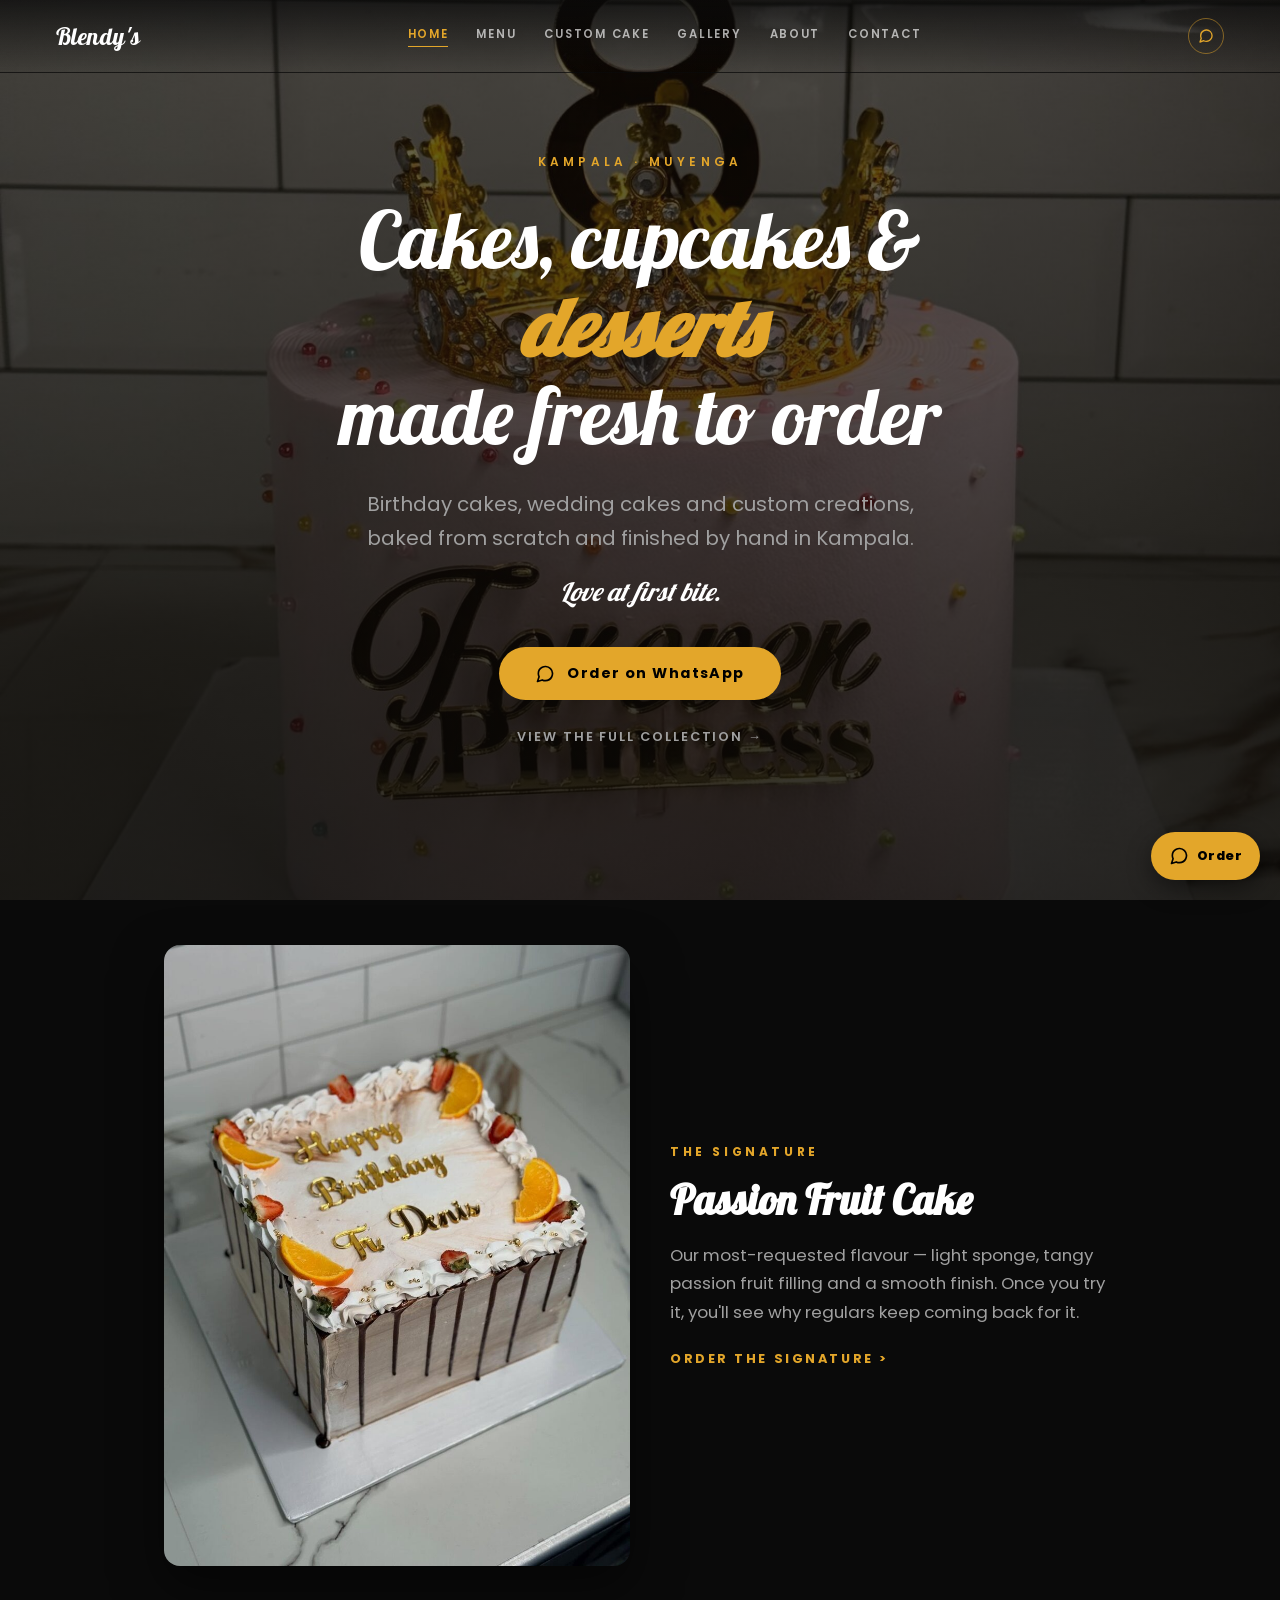
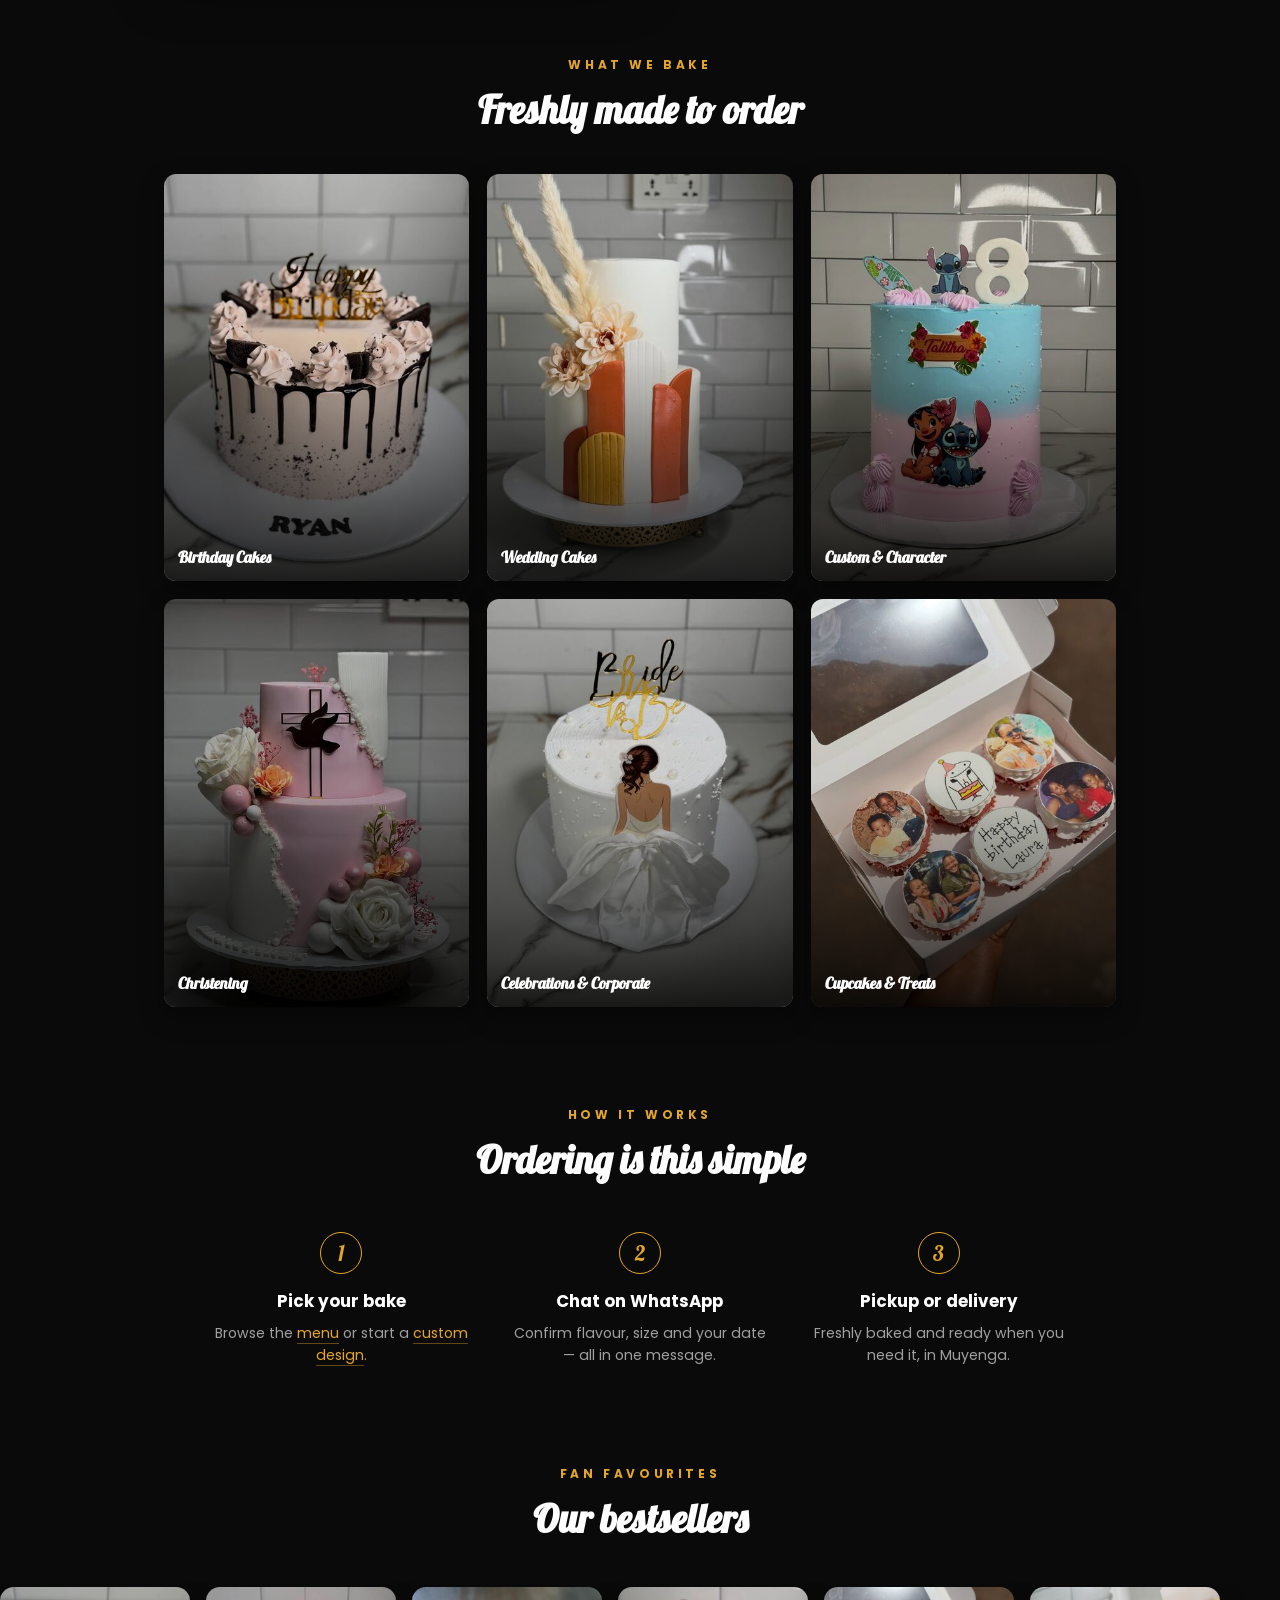
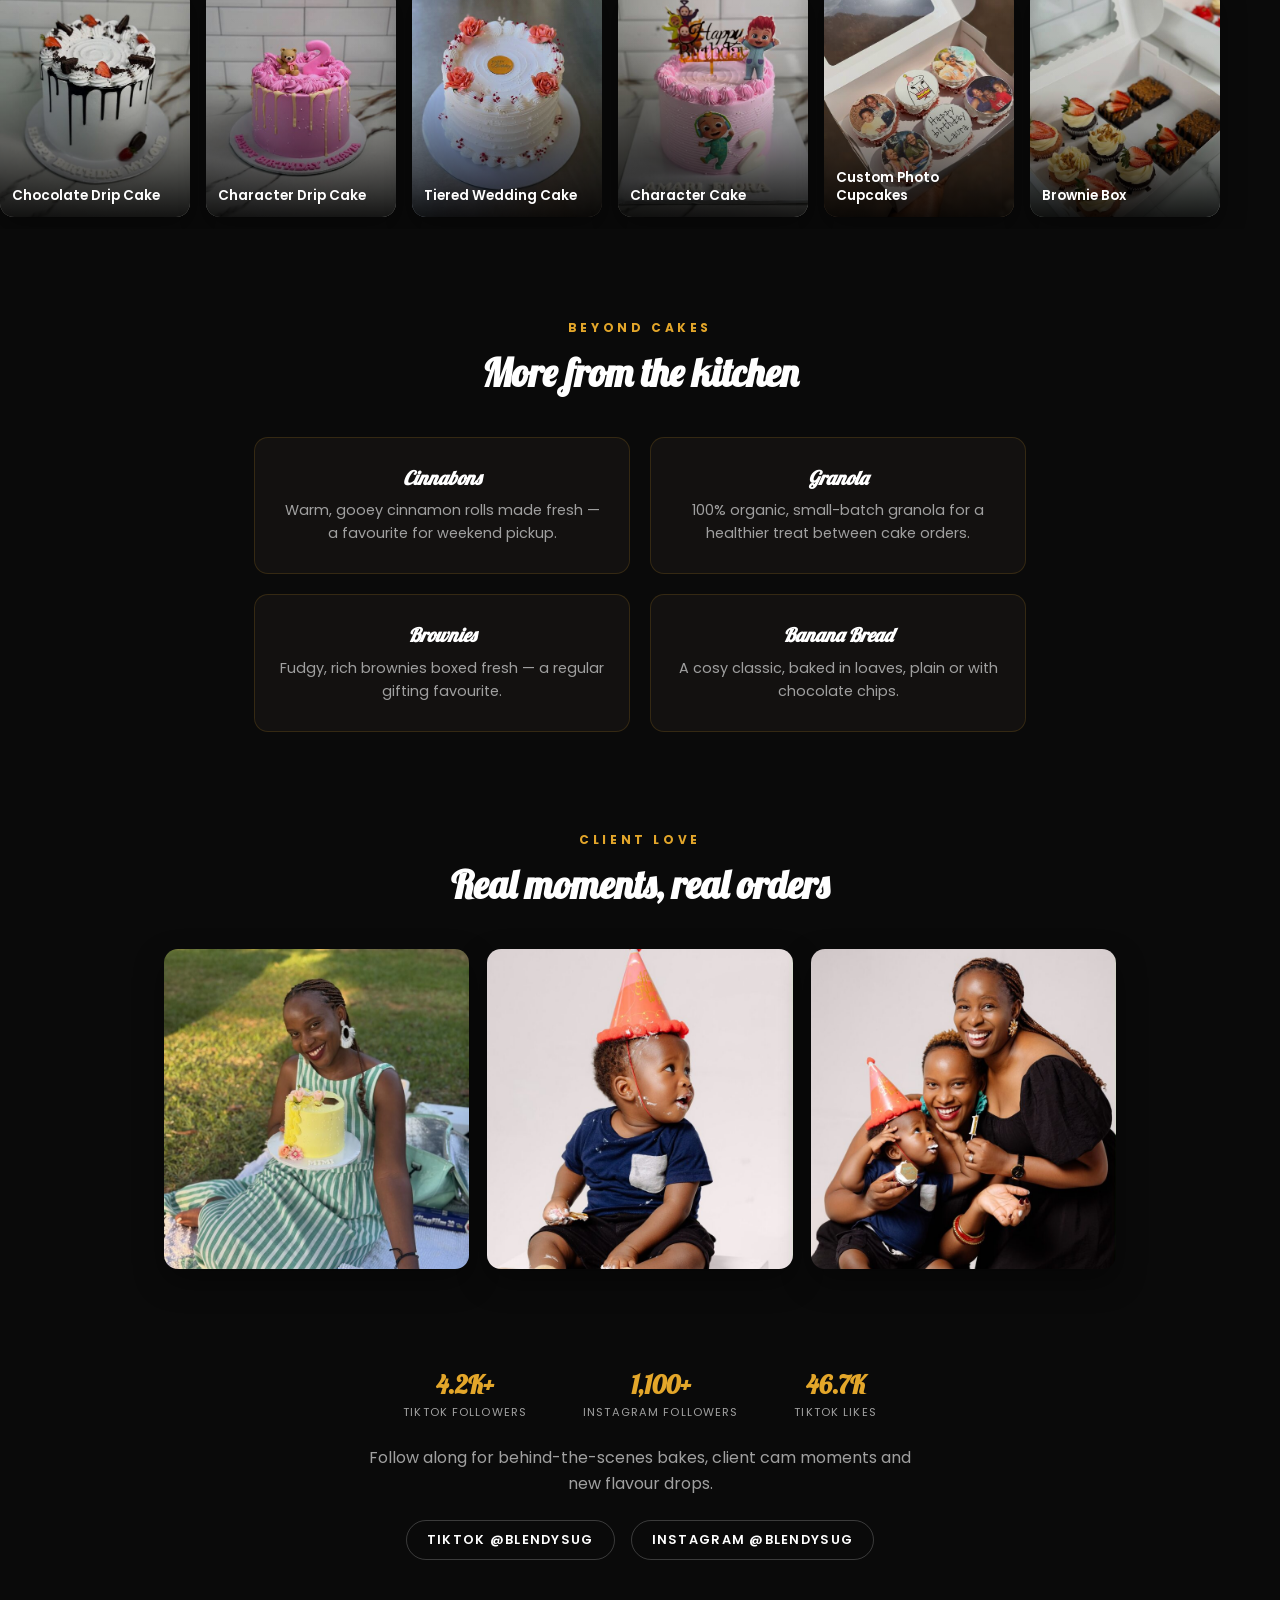
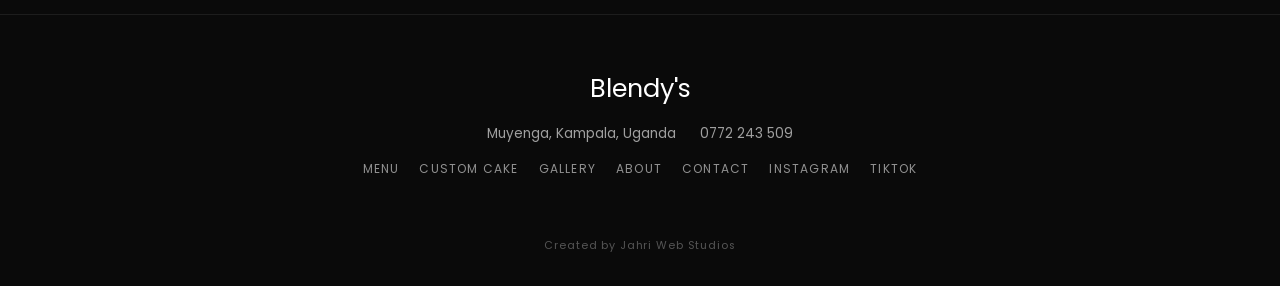
==== commit 68fc0d8d: "First full draft" ====
--- a/index.html
+++ b/index.html
@@ -23,28 +23,39 @@
     <meta name="twitter:description" content="Your go-to for cakes in Kampala. Birthday, wedding &amp; custom cakes, cupcakes and our signature Passion Fruit Cake.">
     <meta name="twitter:image" content="https://blendysug.github.io/assets/og-image.png">
 
-    <link rel="icon" href="data:image/svg+xml,%3Csvg xmlns='http://www.w3.org/2000/svg' viewBox='0 0 100 100'%3E%3Ccircle cx='50' cy='50' r='48' fill='%230a0a0a' stroke='%23EF8235' stroke-width='2'/%3E%3Ctext x='50' y='66' font-family='Georgia, serif' font-style='italic' font-weight='700' font-size='46' text-anchor='middle' fill='%23EF8235'%3EB%3C/text%3E%3C/svg%3E">
+    <link rel="icon" type="image/png" href="favicon.png">
+    <link rel="apple-touch-icon" href="apple-touch-icon.png">
     <title>Blendy's | Custom Cakes &amp; Desserts, Kampala</title>
     <link rel="stylesheet" href="style.css">
-    <!-- Google Fonts: Playfair Display (headings/italic accents) + Montserrat (body/UI)
-         + Mrs Saint Delafield (used only for the "Blendy's" logotype) -->
+    <!-- Google Fonts: Lobster (matches the Blendy's logo script — used for headings/logo)
+         + Poppins (body/UI text) -->
     <link rel="preconnect" href="https://fonts.googleapis.com">
     <link rel="preconnect" href="https://fonts.gstatic.com" crossorigin>
-    <link href="https://fonts.googleapis.com/css2?family=Montserrat:wght@400;500;600;700;800&family=Mrs+Saint+Delafield&family=Playfair+Display:ital,wght@0,400;0,500;0,600;0,700;0,800;1,400;1,500;1,600;1,700;1,800&display=swap" rel="stylesheet">
+    <link href="https://fonts.googleapis.com/css2?family=Lobster&family=Poppins:wght@300;400;500;600;700;800&display=swap" rel="stylesheet">
 </head>
 <body>
 
     <!-- Site Navigation -->
     <nav class="site-nav" id="siteNav">
-        <a href="index.html" class="nav-brand">            <span class="nav-wordmark">Blendy's</span>
+        <a href="index.html" class="nav-brand">
+            <span class="nav-wordmark">Blendy's</span>
         </a>
-        <div class="nav-links">
-            <a href="index.html" class="nav-link is-current"><span class="full">Home</span></a>
-            <a href="collections.html" class="nav-link"><span class="full">Collections</span></a>
-            <a href="gallery.html" class="nav-link"><span class="full">Gallery</span></a>
+        <div class="nav-links" id="navMenu">
+            <a href="index.html" class="nav-link is-current">Home</a>
+            <a href="menu.html" class="nav-link">Menu</a>
+            <a href="custom-order.html" class="nav-link">Custom Cake</a>
+            <a href="collections.html" class="nav-link">Gallery</a>
+            <a href="about.html" class="nav-link">About</a>
+            <a href="contact.html" class="nav-link">Contact</a>
+            <a href="https://wa.me/message/24DMSW3JZMJVN1" class="nav-wa-mobile" target="_blank" rel="noopener noreferrer">Order on WhatsApp</a>
+        </div>
+        <div class="nav-actions">
             <a href="https://wa.me/message/24DMSW3JZMJVN1" class="nav-wa" target="_blank" rel="noopener noreferrer" aria-label="Order on WhatsApp">
                 <svg viewBox="0 0 24 24" fill="none" stroke="currentColor" stroke-width="2" stroke-linecap="round" stroke-linejoin="round"><path d="M21 11.5a8.38 8.38 0 0 1-.9 3.8 8.5 8.5 0 0 1-7.6 4.7 8.38 8.38 0 0 1-3.8-.9L3 21l1.9-5.7a8.38 8.38 0 0 1-.9-3.8 8.5 8.5 0 0 1 4.7-7.6 8.38 8.38 0 0 1 3.8-.9h.5a8.48 8.48 0 0 1 8 8v.5z"></path></svg>
             </a>
+            <button class="nav-toggle" id="navToggle" aria-label="Menu" aria-expanded="false">
+                <span></span><span></span><span></span>
+            </button>
         </div>
     </nav>
 
@@ -84,13 +95,13 @@
     <!-- Signature Cake Spotlight -->
     <section class="signature-section">
         <div class="signature-media">
-            <img src="images/gallery/custom-04.jpg" alt="Blendy's signature Passion Fruit Cake" loading="lazy">
+            <img src="images/gallery/birthday-09.jpg" alt="Blendy's signature Passion Fruit Cake" loading="lazy">
         </div>
         <div class="signature-copy">
             <span class="eyebrow">THE SIGNATURE</span>
             <h2>Passion Fruit Cake</h2>
             <p>Our most-requested flavour — light sponge, tangy passion fruit filling and a smooth finish. Once you try it, you'll see why regulars keep coming back for it.</p>
-            <a href="https://wa.me/message/24DMSW3JZMJVN1?text=Hi!%20I%27d%20like%20to%20order%20the%20Passion%20Fruit%20Cake." class="text-link" target="_blank" rel="noopener noreferrer">ORDER THE SIGNATURE <span class="arrow">&gt;</span></a>
+            <a href="https://wa.me/256772243509?text=Hi!%20I%27d%20like%20to%20order%20the%20Passion%20Fruit%20Cake." class="text-link" target="_blank" rel="noopener noreferrer">ORDER THE SIGNATURE <span class="arrow">&gt;</span></a>
         </div>
     </section>
 
@@ -101,21 +112,88 @@
             <h2>Freshly made to order</h2>
         </div>
         <div class="offerings-grid">
-            <a href="collections.html#birthday" class="offering-card">
-                <img src="images/thumbs/birthday-01.jpg" alt="Birthday cakes" loading="lazy">
+            <a href="menu.html?cat=birthday" class="offering-card">
+                <img src="images/thumbs/birthday-13.jpg" alt="Birthday cakes" loading="lazy">
                 <span>Birthday Cakes</span>
             </a>
-            <a href="collections.html#wedding" class="offering-card">
-                <img src="images/thumbs/wedding-01.jpg" alt="Wedding cakes" loading="lazy">
+            <a href="menu.html?cat=wedding" class="offering-card">
+                <img src="images/thumbs/wedding-04.jpg" alt="Wedding cakes" loading="lazy">
                 <span>Wedding Cakes</span>
             </a>
-            <a href="collections.html#custom" class="offering-card">
-                <img src="images/thumbs/characters-01.jpg" alt="Custom and character cakes" loading="lazy">
+            <a href="menu.html?cat=custom" class="offering-card">
+                <img src="images/thumbs/custom-05.jpg" alt="Custom and character cakes" loading="lazy">
                 <span>Custom &amp; Character</span>
             </a>
-            <a href="collections.html#treats" class="offering-card">
-                <img src="images/thumbs/treats-01.jpg" alt="Cupcakes and treats" loading="lazy">
+            <a href="menu.html?cat=christening" class="offering-card">
+                <img src="images/thumbs/christening-01.jpg" alt="Christening and religious cakes" loading="lazy">
+                <span>Christening</span>
+            </a>
+            <a href="menu.html?cat=celebrations" class="offering-card">
+                <img src="images/thumbs/celebrations-04.jpg" alt="Celebrations and corporate cakes" loading="lazy">
+                <span>Celebrations &amp; Corporate</span>
+            </a>
+            <a href="menu.html?cat=cupcakes" class="offering-card">
+                <img src="images/thumbs/cupcakes-04.jpg" alt="Cupcakes and treats" loading="lazy">
                 <span>Cupcakes &amp; Treats</span>
+            </a>
+        </div>
+    </section>
+
+    <!-- How It Works -->
+    <section class="how-section">
+        <div class="section-heading">
+            <span class="eyebrow">HOW IT WORKS</span>
+            <h2>Ordering is this simple</h2>
+        </div>
+        <div class="how-grid">
+            <div class="how-step">
+                <span class="how-num">1</span>
+                <h3>Pick your bake</h3>
+                <p>Browse the <a href="menu.html">menu</a> or start a <a href="custom-order.html">custom design</a>.</p>
+            </div>
+            <div class="how-step">
+                <span class="how-num">2</span>
+                <h3>Chat on WhatsApp</h3>
+                <p>Confirm flavour, size and your date &mdash; all in one message.</p>
+            </div>
+            <div class="how-step">
+                <span class="how-num">3</span>
+                <h3>Pickup or delivery</h3>
+                <p>Freshly baked and ready when you need it, in Muyenga.</p>
+            </div>
+        </div>
+    </section>
+
+    <!-- Bestsellers -->
+    <section class="bestsellers-section">
+        <div class="section-heading">
+            <span class="eyebrow">FAN FAVOURITES</span>
+            <h2>Our bestsellers</h2>
+        </div>
+        <div class="bestsellers-track">
+            <a href="https://wa.me/256772243509?text=Hi!%20I%27d%20like%20to%20order%20the%20Chocolate%20Drip%20Cake." class="bestseller-card" target="_blank" rel="noopener noreferrer">
+                <img src="images/thumbs/birthday-05.jpg" alt="Chocolate Drip Cake" loading="lazy">
+                <span>Chocolate Drip Cake</span>
+            </a>
+            <a href="https://wa.me/256772243509?text=Hi!%20I%27d%20like%20to%20order%20a%20Character%20Drip%20Cake." class="bestseller-card" target="_blank" rel="noopener noreferrer">
+                <img src="images/thumbs/birthday-04.jpg" alt="Character Drip Cake" loading="lazy">
+                <span>Character Drip Cake</span>
+            </a>
+            <a href="https://wa.me/256772243509?text=Hi!%20I%27d%20like%20to%20order%20a%20Tiered%20Wedding%20Cake." class="bestseller-card" target="_blank" rel="noopener noreferrer">
+                <img src="images/thumbs/wedding-03.jpg" alt="Tiered Wedding Cake" loading="lazy">
+                <span>Tiered Wedding Cake</span>
+            </a>
+            <a href="https://wa.me/256772243509?text=Hi!%20I%27d%20like%20to%20order%20a%20Character%20Cake." class="bestseller-card" target="_blank" rel="noopener noreferrer">
+                <img src="images/thumbs/custom-04.jpg" alt="Character Cake" loading="lazy">
+                <span>Character Cake</span>
+            </a>
+            <a href="https://wa.me/256772243509?text=Hi!%20I%27d%20like%20to%20order%20Custom%20Photo%20Cupcakes." class="bestseller-card" target="_blank" rel="noopener noreferrer">
+                <img src="images/thumbs/cupcakes-04.jpg" alt="Custom Photo Cupcakes" loading="lazy">
+                <span>Custom Photo Cupcakes</span>
+            </a>
+            <a href="https://wa.me/256772243509?text=Hi!%20I%27d%20like%20to%20order%20a%20Brownie%20Box." class="bestseller-card" target="_blank" rel="noopener noreferrer">
+                <img src="images/thumbs/brownies-01.jpg" alt="Brownie Box" loading="lazy">
+                <span>Brownie Box</span>
             </a>
         </div>
     </section>
@@ -135,6 +213,27 @@
                 <h3>Granola</h3>
                 <p>100% organic, small-batch granola for a healthier treat between cake orders.</p>
             </div>
+            <div class="beyond-card">
+                <h3>Brownies</h3>
+                <p>Fudgy, rich brownies boxed fresh &mdash; a regular gifting favourite.</p>
+            </div>
+            <div class="beyond-card">
+                <h3>Banana Bread</h3>
+                <p>A cosy classic, baked in loaves, plain or with chocolate chips.</p>
+            </div>
+        </div>
+    </section>
+
+    <!-- Client Love -->
+    <section class="love-section">
+        <div class="section-heading">
+            <span class="eyebrow">CLIENT LOVE</span>
+            <h2>Real moments, real orders</h2>
+        </div>
+        <div class="love-grid">
+            <img src="images/site/about-052.jpg" alt="Client celebrating with a Blendy's cake" loading="lazy">
+            <img src="images/site/about-045.jpg" alt="A baby's cake smash celebration" loading="lazy">
+            <img src="images/site/about-047.jpg" alt="Family celebrating a first birthday with a Blendy's cupcake" loading="lazy">
         </div>
     </section>
 
@@ -154,26 +253,25 @@
 
     <!-- Footer -->
     <footer class="site-footer">
-        <div class="footer-brand">            <span class="nav-wordmark">Blendy's</span>
+        <div class="footer-brand">
+            <span class="nav-wordmark">Blendy's</span>
         </div>
         <div class="footer-details">
             <a href="https://maps.google.com/?q=Muyenga,+Kampala,+Uganda" target="_blank" rel="noopener noreferrer">Muyenga, Kampala, Uganda</a>
             <a href="tel:+256772243509">0772 243 509</a>
         </div>
         <div class="footer-links">
-            <a href="collections.html">Collections</a>
-            <a href="gallery.html">Gallery</a>
+            <a href="menu.html">Menu</a>
+            <a href="custom-order.html">Custom Cake</a>
+            <a href="collections.html">Gallery</a>
+            <a href="about.html">About</a>
+            <a href="contact.html">Contact</a>
             <a href="https://www.instagram.com/blendysug" target="_blank" rel="noopener noreferrer">Instagram</a>
             <a href="https://www.tiktok.com/@blendysug" target="_blank" rel="noopener noreferrer">TikTok</a>
         </div>
     </footer>
 
-    <script>
-        const nav = document.getElementById('siteNav');
-        window.addEventListener('scroll', () => {
-            nav.classList.toggle('is-scrolled', window.scrollY > 40);
-        }, { passive: true });
-    </script>
+    <script src="nav.js"></script>
 
     <!-- Jahri Web Studios credit tag (subtle, non-intrusive) -->
     <div class="jahri-credit" aria-hidden="true">Created by Jahri Web Studios</div>
--- a/style.css
+++ b/style.css
@@ -5,8 +5,8 @@
     --bg-dark: #0a0a0a;
     --text-light: #ffffff;
     --text-muted: #a0a0a0;
-    --accent: #EF8235;
-    --accent-hover: #D96B1F;
+    --accent: #E3A62A;
+    --accent-hover: #B8841D;
     --card-gradient: linear-gradient(180deg, rgba(10,10,10,0) 0%, rgba(10,10,10,0.85) 50%, rgba(10,10,10,1) 100%);
     --cream: #f4ead9;
     --panel: #131110;
@@ -22,14 +22,14 @@
     min-height: 100vh;
     background-color: var(--bg-dark);
     color: var(--text-light);
-    font-family: 'Montserrat', sans-serif;
+    font-family: 'Poppins', sans-serif;
     -webkit-font-smoothing: antialiased;
     -moz-osx-font-smoothing: grayscale;
     overflow-x: hidden;
 }
 
 h1, h2, h3 {
-    font-family: 'Playfair Display', serif;
+    font-family: 'Lobster', cursive;
 }
 
 
@@ -61,57 +61,19 @@
 }
 
 .brand-icon {
-    width: 70px;
-    height: 70px;
-    margin-bottom: 1.5rem;
-    border-radius: 50%;
-    border: 1px solid rgba(239, 130, 53, 0.4);
-    display: flex;
-    align-items: center;
-    justify-content: center;
-    font-size: 1.9rem;
-}
-
-.brand-icon svg {
-    width: 100%;
-    height: 100%;
+    width: 76px;
+    height: 76px;
+    margin-bottom: 1.25rem;
     display: block;
+    filter: drop-shadow(0 6px 16px rgba(0,0,0,0.5));
 }
 
 .brand-badge {
-    width: 84px;
-    height: 84px;
-    border-radius: 50%;
-    background: #000;
-    border: 1px solid rgba(239, 130, 53, 0.45);
-    display: flex;
-    align-items: center;
-    justify-content: center;
+    width: 90px;
+    height: 90px;
     margin-bottom: 0.75rem;
-    box-shadow: 0 8px 24px rgba(0, 0, 0, 0.5);
-}
-
-.brand-badge-mark {
-    font-family: 'Playfair Display', serif;
-    font-style: italic;
-    font-weight: 700;
-    font-size: 2rem;
-    color: var(--accent);
-}
-
-.brand-monogram {
-    font-family: 'Playfair Display', serif;
-    font-style: italic;
-    font-weight: 700;
-    color: var(--accent);
-}
-
-.brand-script {
-    font-family: 'Mrs Saint Delafield', cursive;
-    font-size: clamp(2.4rem, 6vw, 3.2rem);
-    color: var(--text-light);
-    margin-bottom: 1.25rem;
-    line-height: 1;
+    display: block;
+    filter: drop-shadow(0 8px 20px rgba(0,0,0,0.55));
 }
 
 .location-tag {
@@ -125,7 +87,7 @@
 }
 
 .main-title {
-    font-family: 'Playfair Display', serif;
+    font-family: 'Lobster', cursive;
     font-size: clamp(2.5rem, 8vw, 5rem);
     line-height: 1.1;
     font-weight: 500;
@@ -151,7 +113,7 @@
 }
 
 .description-script {
-    font-family: 'Playfair Display', serif;
+    font-family: 'Lobster', cursive;
     font-style: italic;
     font-weight: 500;
     font-size: clamp(1.3rem, 3vw, 1.6rem);
@@ -256,15 +218,11 @@
 }
 
 .collections-header .location-tag {
-    font-size: 0.8rem;
-    letter-spacing: 0.3em;
+    font-size: 0.75rem;
+    letter-spacing: 0.35em;
     color: var(--accent);
     text-transform: uppercase;
     font-weight: 600;
-    display: flex;
-    align-items: center;
-    justify-content: center;
-    gap: 15px;
 }
 
 .collections-intro {
@@ -274,37 +232,17 @@
 }
 
 .collections-intro h1 {
-    font-family: 'Playfair Display', serif;
+    font-family: 'Lobster', cursive;
     font-size: clamp(2.2rem, 6vw, 3.5rem);
     font-weight: 800;
     margin: 0 0 20px 0;
-    letter-spacing: 2px;
+    letter-spacing: 1px;
     line-height: 1.1;
     text-shadow: 2px 2px 10px rgba(0,0,0,0.5);
 }
 
-.collections-intro .divider-heart {
-    display: flex;
-    align-items: center;
-    justify-content: center;
-    gap: 20px;
-    margin: 15px 0;
-}
-
-.collections-intro .divider-heart .line {
-    height: 1px;
-    width: 60px;
-    background-color: var(--accent);
-    opacity: 0.6;
-}
-
-.collections-intro .divider-heart .heart svg {
-    width: 16px;
-    height: 16px;
-}
-
 .collections-intro p {
-    font-family: 'Playfair Display', serif;
+    font-family: 'Lobster', cursive;
     font-size: clamp(1.1rem, 3vw, 1.4rem);
     font-weight: 600;
     color: var(--accent);
@@ -393,7 +331,7 @@
     font-size: 0.65rem;
     font-weight: 700;
     letter-spacing: 0.25em;
-    color: rgba(239, 130, 53, 0.8);
+    color: rgba(227, 166, 42, 0.8);
     text-transform: uppercase;
     margin-bottom: 12px;
     display: flex;
@@ -402,7 +340,7 @@
 }
 
 .card-content h2 {
-    font-family: 'Playfair Display', serif;
+    font-family: 'Lobster', cursive;
     font-size: clamp(1.3rem, 4vw, 1.7rem);
     font-weight: 700;
     margin: 0 0 8px 0;
@@ -411,7 +349,7 @@
 }
 
 .card-content p {
-    font-family: 'Playfair Display', serif;
+    font-family: 'Lobster', cursive;
     font-size: 1.05rem;
     font-weight: 600;
     margin: 0 0 20px 0;
@@ -469,18 +407,34 @@
     max-width: 350px;
 }
 
+.footer-link-row {
+    display: flex;
+    align-items: center;
+    justify-content: center;
+    gap: 14px;
+    flex-wrap: wrap;
+}
+
 .back-link {
-    font-size: 0.8rem;
+    display: inline-flex;
+    align-items: center;
+    gap: 8px;
+    font-size: 0.72rem;
     font-weight: 700;
-    letter-spacing: 0.25em;
-    color: rgba(255, 255, 255, 0.6);
+    letter-spacing: 0.15em;
+    color: var(--text-light);
     text-decoration: none;
     text-transform: uppercase;
-    transition: color 0.3s ease;
+    padding: 12px 22px;
+    border-radius: 50px;
+    border: 1px solid rgba(255, 255, 255, 0.22);
+    transition: all 0.3s ease;
 }
 
 .back-link:hover {
-    color: var(--accent);
+    border-color: var(--accent);
+    color: var(--accent);
+    background: rgba(227, 166, 42, 0.08);
 }
 
 
@@ -506,7 +460,7 @@
 
 
 /* =========================================
-   7. SITE NAVIGATION (shared: collections + gallery)
+   7. SITE NAVIGATION (shared across all pages)
    ========================================= */
 .site-nav {
     position: fixed;
@@ -530,7 +484,7 @@
     -webkit-backdrop-filter: blur(14px);
     padding-top: 12px;
     padding-bottom: 12px;
-    border-bottom: 1px solid rgba(239, 130, 53, 0.15);
+    border-bottom: 1px solid rgba(227, 166, 42, 0.15);
 }
 
 .site-nav .nav-brand {
@@ -539,6 +493,7 @@
     gap: 10px;
     text-decoration: none;
     color: var(--text-light);
+    z-index: 2;
 }
 
 .site-nav .nav-brand svg {
@@ -553,7 +508,7 @@
 }
 
 .site-nav .nav-wordmark {
-    font-family: 'Mrs Saint Delafield', cursive;
+    font-family: 'Lobster', cursive;
     font-size: 1.5rem;
     font-weight: 400;
     letter-spacing: 0.02em;
@@ -564,20 +519,21 @@
 .site-nav .nav-links {
     display: flex;
     align-items: center;
-    gap: clamp(14px, 3vw, 34px);
+    gap: clamp(12px, 2.4vw, 28px);
 }
 
 .site-nav .nav-link {
-    font-family: 'Montserrat', sans-serif;
+    font-family: 'Poppins', sans-serif;
     font-size: 0.72rem;
     font-weight: 600;
-    letter-spacing: 0.2em;
+    letter-spacing: 0.15em;
     text-transform: uppercase;
     color: rgba(255,255,255,0.65);
     text-decoration: none;
     position: relative;
     padding-bottom: 4px;
     transition: color 0.3s ease;
+    white-space: nowrap;
 }
 
 .site-nav .nav-link::after {
@@ -607,6 +563,13 @@
     width: 100%;
 }
 
+.site-nav .nav-actions {
+    display: flex;
+    align-items: center;
+    gap: 12px;
+    z-index: 2;
+}
+
 .site-nav .nav-wa {
     display: inline-flex;
     align-items: center;
@@ -614,7 +577,7 @@
     width: 36px;
     height: 36px;
     border-radius: 50%;
-    border: 1px solid rgba(239, 130, 53, 0.5);
+    border: 1px solid rgba(227, 166, 42, 0.5);
     color: var(--accent);
     flex-shrink: 0;
     transition: all 0.3s ease;
@@ -630,9 +593,91 @@
     height: 16px;
 }
 
-@media (max-width: 650px) {
-    .site-nav .nav-link span.full {
-        display: none;
+.site-nav .nav-wa-mobile {
+    display: none;
+}
+
+/* Hamburger toggle — hidden on desktop */
+.nav-toggle {
+    display: none;
+    width: 36px;
+    height: 36px;
+    border: none;
+    background: none;
+    padding: 0;
+    cursor: pointer;
+    flex-direction: column;
+    align-items: center;
+    justify-content: center;
+    gap: 5px;
+}
+
+.nav-toggle span {
+    display: block;
+    width: 22px;
+    height: 1.5px;
+    background-color: var(--text-light);
+    transition: transform 0.3s ease, opacity 0.3s ease;
+}
+
+.nav-toggle.is-open span:nth-child(1) {
+    transform: translateY(6.5px) rotate(45deg);
+}
+
+.nav-toggle.is-open span:nth-child(2) {
+    opacity: 0;
+}
+
+.nav-toggle.is-open span:nth-child(3) {
+    transform: translateY(-6.5px) rotate(-45deg);
+}
+
+@media (max-width: 780px) {
+    .nav-toggle {
+        display: flex;
+    }
+
+    .site-nav .nav-links {
+        position: fixed;
+        top: 0;
+        right: 0;
+        height: 100vh;
+        width: min(78vw, 320px);
+        background: rgba(8, 6, 5, 0.98);
+        backdrop-filter: blur(10px);
+        flex-direction: column;
+        align-items: flex-start;
+        justify-content: center;
+        gap: 28px;
+        padding: 0 44px;
+        transform: translateX(100%);
+        transition: transform 0.35s ease;
+        border-left: 1px solid rgba(227, 166, 42, 0.18);
+    }
+
+    .site-nav .nav-links.is-open {
+        transform: translateX(0);
+    }
+
+    .site-nav .nav-link {
+        font-size: 0.95rem;
+        letter-spacing: 0.1em;
+    }
+
+    .site-nav .nav-wa-mobile {
+        display: inline-flex;
+        align-items: center;
+        justify-content: center;
+        margin-top: 8px;
+        padding: 13px 22px;
+        border-radius: 50px;
+        background-color: var(--accent);
+        color: #000;
+        text-decoration: none;
+        font-size: 0.78rem;
+        font-weight: 700;
+        letter-spacing: 0.1em;
+        text-transform: uppercase;
     }
 }
 
@@ -711,7 +756,7 @@
 }
 
 .signature-copy h2 {
-    font-family: 'Playfair Display', serif;
+    font-family: 'Lobster', cursive;
     font-size: clamp(1.8rem, 4vw, 2.6rem);
     margin-bottom: 1rem;
 }
@@ -733,7 +778,7 @@
 
 .offerings-grid {
     display: grid;
-    grid-template-columns: repeat(4, 1fr);
+    grid-template-columns: repeat(3, 1fr);
     gap: 18px;
 }
 
@@ -773,7 +818,7 @@
     bottom: 14px;
     z-index: 2;
     color: var(--text-light);
-    font-family: 'Playfair Display', serif;
+    font-family: 'Lobster', cursive;
     font-weight: 600;
     font-size: 1rem;
     line-height: 1.25;
@@ -794,14 +839,14 @@
 
 .beyond-card {
     background: var(--panel);
-    border: 1px solid rgba(239, 130, 53, 0.16);
+    border: 1px solid rgba(227, 166, 42, 0.16);
     border-radius: 14px;
     padding: 28px 24px;
     text-align: center;
 }
 
 .beyond-card h3 {
-    font-family: 'Playfair Display', serif;
+    font-family: 'Lobster', cursive;
     font-size: 1.2rem;
     font-style: italic;
     margin-bottom: 0.6rem;
@@ -836,7 +881,7 @@
 }
 
 .social-stat .num {
-    font-family: 'Playfair Display', serif;
+    font-family: 'Lobster', cursive;
     font-size: 1.6rem;
     font-weight: 700;
     color: var(--accent);
@@ -969,3 +1014,210 @@
         margin-right: auto;
     }
 }
+
+/* =========================================
+   9. HOMEPAGE — HOW IT WORKS / BESTSELLERS / CLIENT LOVE
+   ========================================= */
+.how-section {
+    padding: 5vh 5vw 6vh;
+    max-width: 1000px;
+    margin: 0 auto;
+}
+
+.how-grid {
+    display: grid;
+    grid-template-columns: repeat(3, 1fr);
+    gap: 24px;
+}
+
+.how-step {
+    text-align: center;
+    padding: 8px;
+}
+
+.how-num {
+    display: inline-flex;
+    align-items: center;
+    justify-content: center;
+    width: 42px;
+    height: 42px;
+    border-radius: 50%;
+    border: 1px solid var(--accent);
+    color: var(--accent);
+    font-family: 'Lobster', cursive;
+    font-size: 1.3rem;
+    margin-bottom: 14px;
+}
+
+.how-step h3 {
+    font-size: 1.05rem;
+    font-weight: 700;
+    margin-bottom: 8px;
+    font-family: 'Poppins', sans-serif;
+}
+
+.how-step p {
+    font-size: 0.88rem;
+    color: var(--text-muted);
+    line-height: 1.6;
+}
+
+.how-step p a {
+    color: var(--accent);
+    text-decoration: none;
+    border-bottom: 1px solid rgba(227, 166, 42, 0.4);
+}
+
+.how-step p a:hover {
+    color: var(--text-light);
+}
+
+/* --- Bestsellers --- */
+.bestsellers-section {
+    padding: 4vh 0 6vh;
+}
+
+.bestsellers-section .section-heading {
+    padding-left: 5vw;
+    padding-right: 5vw;
+}
+
+.bestsellers-track {
+    display: flex;
+    gap: 16px;
+    overflow-x: auto;
+    padding: 4px 5vw 12px;
+    scroll-snap-type: x mandatory;
+    -webkit-overflow-scrolling: touch;
+}
+
+.bestsellers-track::-webkit-scrollbar {
+    height: 6px;
+}
+
+.bestsellers-track::-webkit-scrollbar-thumb {
+    background: rgba(227, 166, 42, 0.3);
+    border-radius: 10px;
+}
+
+.bestseller-card {
+    flex: 0 0 190px;
+    scroll-snap-align: start;
+    text-decoration: none;
+    border-radius: 14px;
+    overflow: hidden;
+    position: relative;
+    box-shadow: 0 10px 26px rgba(0,0,0,0.4);
+}
+
+.bestseller-card img {
+    width: 100%;
+    height: 230px;
+    object-fit: cover;
+    display: block;
+    transition: transform 0.4s ease;
+}
+
+.bestseller-card:hover img {
+    transform: scale(1.06);
+}
+
+.bestseller-card::after {
+    content: '';
+    position: absolute;
+    inset: 0;
+    background: linear-gradient(to top, rgba(0,0,0,0.88) 0%, rgba(0,0,0,0.05) 55%, rgba(0,0,0,0) 100%);
+}
+
+.bestseller-card span {
+    position: absolute;
+    left: 12px;
+    right: 12px;
+    bottom: 12px;
+    z-index: 2;
+    color: var(--text-light);
+    font-size: 0.85rem;
+    font-weight: 600;
+    line-height: 1.3;
+}
+
+/* --- Client Love --- */
+.love-section {
+    padding: 5vh 5vw 6vh;
+    max-width: 1080px;
+    margin: 0 auto;
+}
+
+.love-grid {
+    display: grid;
+    grid-template-columns: repeat(3, 1fr);
+    gap: 18px;
+}
+
+.love-grid img {
+    width: 100%;
+    height: 320px;
+    object-fit: cover;
+    border-radius: 14px;
+    box-shadow: 0 12px 30px rgba(0,0,0,0.4);
+}
+
+@media (max-width: 760px) {
+    .how-grid {
+        grid-template-columns: 1fr;
+        gap: 32px;
+    }
+
+    .love-grid {
+        grid-template-columns: 1fr;
+    }
+
+    .love-grid img {
+        height: 280px;
+    }
+}
+
+/* =========================================
+   10. FLOATING WHATSAPP BUTTON (site-wide)
+   ========================================= */
+.floating-wa {
+    position: fixed;
+    right: 20px;
+    bottom: 20px;
+    z-index: 90;
+    display: flex;
+    align-items: center;
+    gap: 8px;
+    background: var(--accent);
+    color: #000;
+    text-decoration: none;
+    padding: 14px 18px;
+    border-radius: 50px;
+    font-family: 'Poppins', sans-serif;
+    font-size: 0.8rem;
+    font-weight: 800;
+    letter-spacing: 0.03em;
+    box-shadow: 0 8px 24px rgba(0,0,0,0.45);
+    transition: transform 0.25s ease, background-color 0.25s ease;
+}
+
+.floating-wa:hover {
+    background-color: var(--accent-hover);
+    transform: translateY(-2px);
+}
+
+.floating-wa svg {
+    width: 20px;
+    height: 20px;
+    flex-shrink: 0;
+}
+
+@media (max-width: 560px) {
+    .floating-wa span {
+        display: none;
+    }
+
+    .floating-wa {
+        padding: 14px;
+    }
+}
